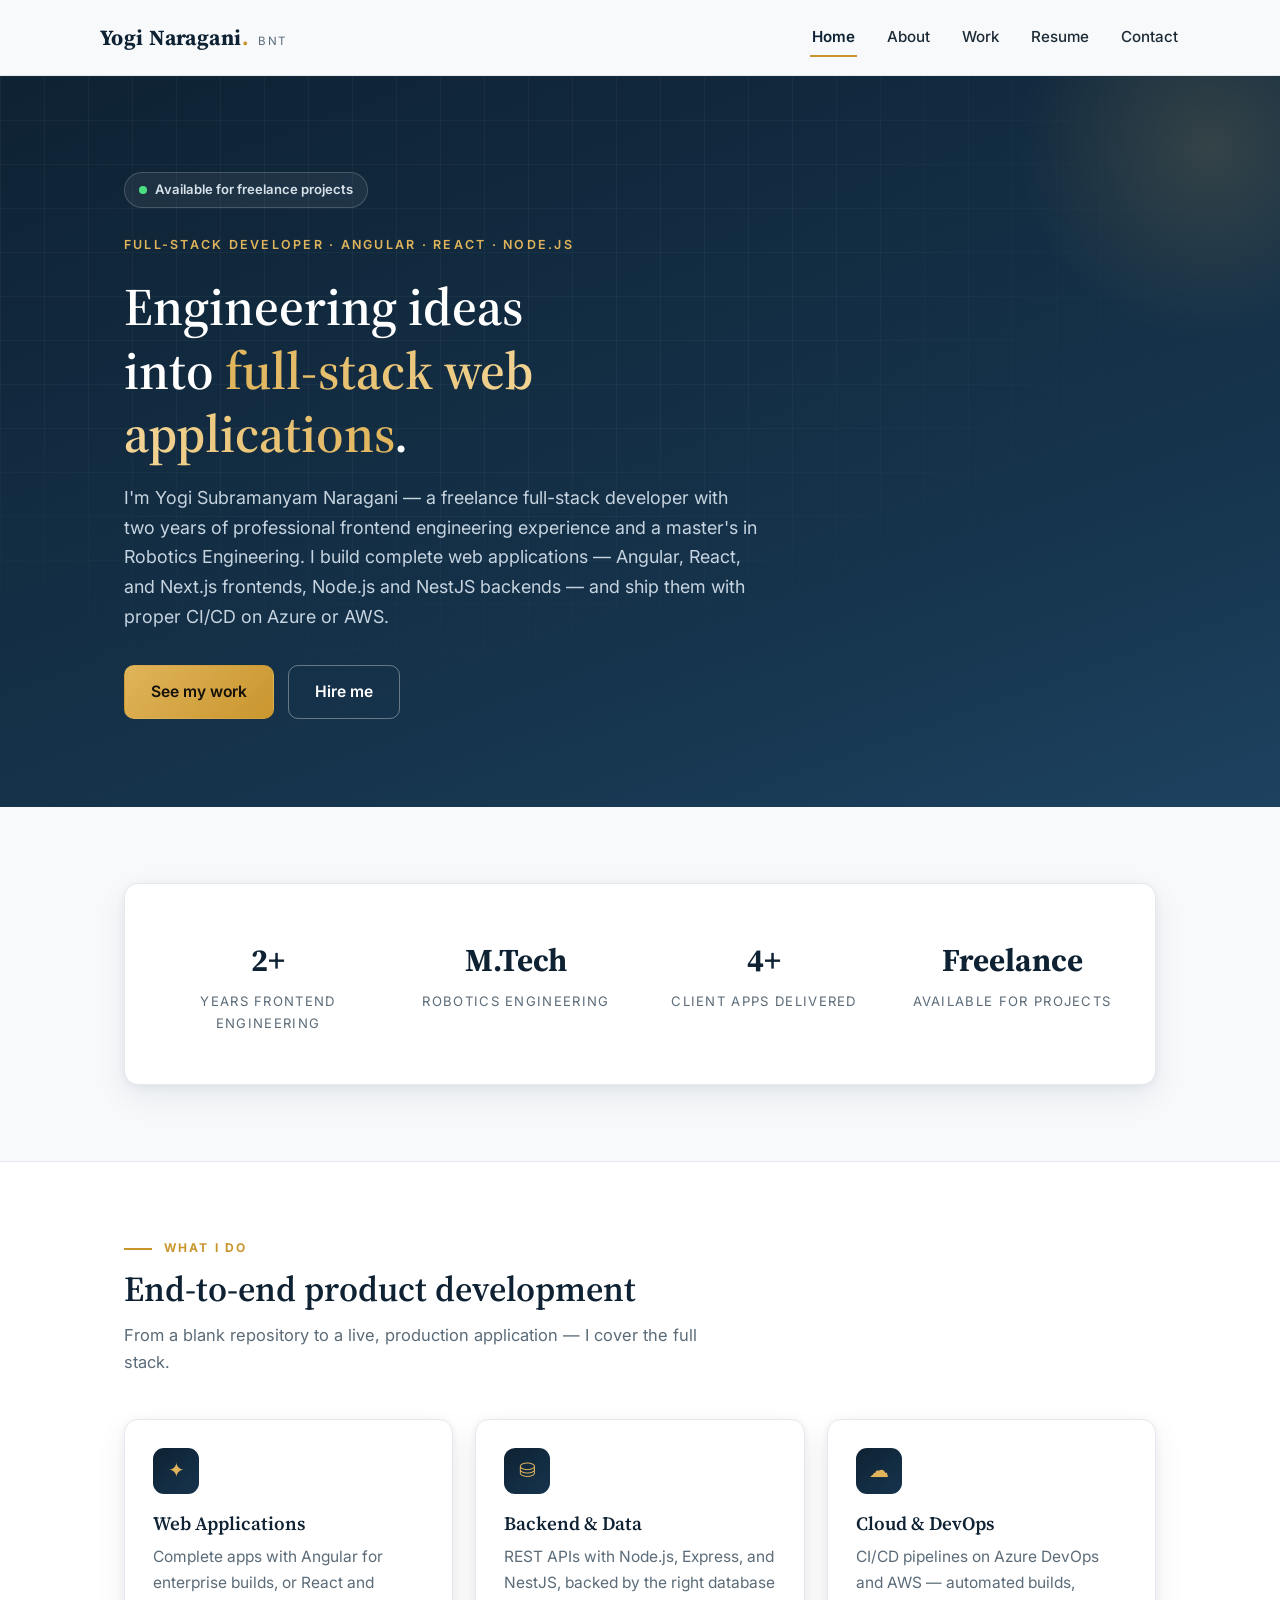
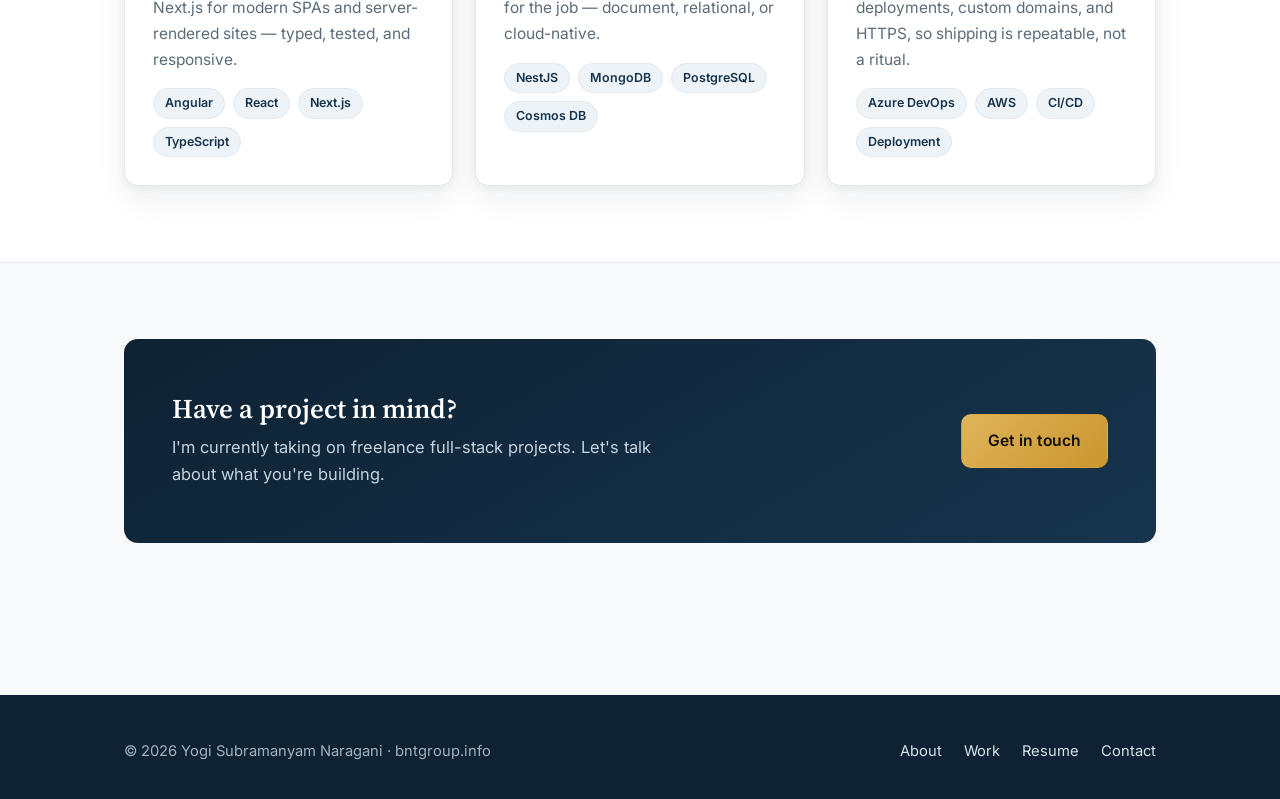
==== index.html @ a1e53da8 "chore: cache-bust asset links" ====
<!DOCTYPE html>
<html lang="en">
<head>
  <meta charset="UTF-8" />
  <meta name="viewport" content="width=device-width, initial-scale=1.0" />
  <title>Yogi Subramanyam Naragani — Full-Stack Developer | BNT</title>
  <meta name="description" content="Freelance full-stack developer building web applications with Angular, React, Next.js, Node.js, NestJS, MongoDB, PostgreSQL, and CI/CD on Azure DevOps & AWS." />
  <link rel="icon" href="data:image/svg+xml,%3Csvg xmlns='http://www.w3.org/2000/svg' viewBox='0 0 100 100'%3E%3Crect width='100' height='100' rx='20' fill='%230e2233'/%3E%3Ctext x='50' y='68' font-size='52' text-anchor='middle' fill='%23e0b45a' font-family='Georgia'%3EY%3C/text%3E%3C/svg%3E" />
  <link rel="preconnect" href="https://fonts.googleapis.com" />
  <link rel="preconnect" href="https://fonts.gstatic.com" crossorigin />
  <link href="https://fonts.googleapis.com/css2?family=Inter:wght@400;500;600;700&family=Source+Serif+4:wght@600;700&display=swap" rel="stylesheet" />
  <link rel="stylesheet" href="assets/styles.css?v=2" />
  <link rel="canonical" href="https://bntgroup.info/" />
  <meta name="robots" content="index, follow" />
  <meta name="author" content="Yogi Subramanyam Naragani" />
  <meta name="theme-color" content="#0e2233" />
  <meta property="og:type" content="website" />
  <meta property="og:site_name" content="Yogi Naragani — BNT" />
  <meta property="og:title" content="Yogi Subramanyam Naragani — Full-Stack Developer | BNT" />
  <meta property="og:description" content="Freelance full-stack developer building web applications with Angular, React, Next.js, Node.js, NestJS, MongoDB, PostgreSQL, and CI/CD on Azure DevOps & AWS." />
  <meta property="og:url" content="https://bntgroup.info/" />
  <meta property="og:image" content="https://bntgroup.info/assets/og.png" />
  <meta property="og:image:width" content="1200" />
  <meta property="og:image:height" content="630" />
  <meta property="og:image:alt" content="Yogi Subramanyam Naragani — Full-Stack Developer (Angular, React, Node.js)" />
  <meta name="twitter:card" content="summary_large_image" />
  <meta name="twitter:title" content="Yogi Subramanyam Naragani — Full-Stack Developer | BNT" />
  <meta name="twitter:description" content="Freelance full-stack developer building web applications with Angular, React, Next.js, Node.js, NestJS, MongoDB, PostgreSQL, and CI/CD on Azure DevOps & AWS." />
  <meta name="twitter:image" content="https://bntgroup.info/assets/og.png" />
  <script type="application/ld+json">
  {
    "@context": "https://schema.org",
    "@graph": [
      {
        "@type": "Person",
        "@id": "https://bntgroup.info/#person",
        "name": "Yogi Subramanyam Naragani",
        "url": "https://bntgroup.info/",
        "email": "mailto:yogisubramanyam@gmail.com",
        "jobTitle": "Freelance Full-Stack Developer",
        "description": "Freelance full-stack developer with an M.Tech in Robotics Engineering and two years of frontend engineering experience.",
        "knowsAbout": ["Angular", "React", "Next.js", "TypeScript", "Node.js", "Express", "NestJS", "MongoDB", "PostgreSQL", "Azure Cosmos DB", "Azure DevOps", "AWS", "CI/CD"]
      },
      {
        "@type": "WebSite",
        "@id": "https://bntgroup.info/#website",
        "url": "https://bntgroup.info/",
        "name": "Yogi Naragani — BNT",
        "publisher": { "@id": "https://bntgroup.info/#person" }
      }
    ]
  }
  </script>
</head>
<body>

  <header class="site-header">
    <div class="container header-inner">
      <a class="brand" href="index.html" aria-label="Home">
        <span class="mark">Yogi Naragani<span class="dot">.</span></span>
        <span class="sub">BNT</span>
      </a>
      <button class="nav-toggle" aria-expanded="false" aria-label="Toggle navigation">☰</button>
      <nav class="site-nav" aria-label="Main navigation">
        <a href="index.html" aria-current="page">Home</a>
        <a href="about.html">About</a>
        <a href="projects.html">Work</a>
        <a href="resume.html">Resume</a>
        <a href="contact.html">Contact</a>
      </nav>
    </div>
  </header>

  <section class="hero">
    <div class="container">
      <div><span class="badge"><span class="pulse" aria-hidden="true"></span>Available for freelance projects</span></div>
      <span class="kicker">Full-Stack Developer · Angular · React · Node.js</span>
      <h1>Engineering ideas into <span class="grad">full-stack web applications</span>.</h1>
      <p class="lede">
        I'm Yogi Subramanyam Naragani — a freelance full-stack developer with two years of
        professional frontend engineering experience and a master's in Robotics Engineering.
        I build complete web applications — Angular, React, and Next.js frontends, Node.js and
        NestJS backends — and ship them with proper CI/CD on Azure or AWS.
      </p>
      <div class="hero-actions">
        <a class="btn btn-primary" href="projects.html">See my work</a>
        <a class="btn btn-ghost" href="contact.html">Hire me</a>
      </div>
    </div>
  </section>

  <section class="section">
    <div class="container">
      <div class="stats card">
        <div class="stat"><div class="num">2+</div><div class="lbl">Years frontend engineering</div></div>
        <div class="stat"><div class="num">M.Tech</div><div class="lbl">Robotics Engineering</div></div>
        <div class="stat"><div class="num">4+</div><div class="lbl">Client apps delivered</div></div>
        <div class="stat"><div class="num">Freelance</div><div class="lbl">Available for projects</div></div>
      </div>
    </div>
  </section>

  <section class="section alt">
    <div class="container">
      <div class="section-head">
        <span class="kicker">What I do</span>
        <h2>End-to-end product development</h2>
        <p>From a blank repository to a live, production application — I cover the full stack.</p>
      </div>
      <div class="grid cols-3">
        <div class="card">
          <div class="icon">✦</div>
          <h3>Web Applications</h3>
          <p>Complete apps with Angular for enterprise builds, or React and Next.js for modern SPAs and server-rendered sites — typed, tested, and responsive.</p>
          <div class="tags"><span class="tag">Angular</span><span class="tag">React</span><span class="tag">Next.js</span><span class="tag">TypeScript</span></div>
        </div>
        <div class="card">
          <div class="icon">⛁</div>
          <h3>Backend &amp; Data</h3>
          <p>REST APIs with Node.js, Express, and NestJS, backed by the right database for the job — document, relational, or cloud-native.</p>
          <div class="tags"><span class="tag">NestJS</span><span class="tag">MongoDB</span><span class="tag">PostgreSQL</span><span class="tag">Cosmos DB</span></div>
        </div>
        <div class="card">
          <div class="icon">☁</div>
          <h3>Cloud &amp; DevOps</h3>
          <p>CI/CD pipelines on Azure DevOps and AWS — automated builds, deployments, custom domains, and HTTPS, so shipping is repeatable, not a ritual.</p>
          <div class="tags"><span class="tag">Azure DevOps</span><span class="tag">AWS</span><span class="tag">CI/CD</span><span class="tag">Deployment</span></div>
        </div>
      </div>
    </div>
  </section>

  <section class="section">
    <div class="container">
      <div class="cta-band">
        <div>
          <h2>Have a project in mind?</h2>
          <p>I'm currently taking on freelance full-stack projects. Let's talk about what you're building.</p>
        </div>
        <a class="btn btn-primary" href="contact.html">Get in touch</a>
      </div>
    </div>
  </section>

  <footer class="site-footer">
    <div class="container footer-inner">
      <span>© 2026 Yogi Subramanyam Naragani · bntgroup.info</span>
      <div class="footer-links">
        <a href="about.html">About</a>
        <a href="projects.html">Work</a>
        <a href="resume.html">Resume</a>
        <a href="contact.html">Contact</a>
      </div>
    </div>
  </footer>

  <script src="assets/site.js?v=2"></script>
</body>
</html>
---- assets/styles.css ----
/* ============ BNT Group / Yogi Naragani — Portfolio ============ */
:root {
  --navy: #0e2233;
  --navy-2: #16344d;
  --ink: #1d2b36;
  --muted: #5b6b78;
  --line: #e3e9ee;
  --bg: #f7f9fb;
  --card: #ffffff;
  --accent: #c9962e;
  --accent-2: #e0b45a;
  --radius: 14px;
  --shadow: 0 2px 8px rgba(14, 34, 51, 0.06), 0 12px 32px rgba(14, 34, 51, 0.07);
  --font-display: "Source Serif 4", Georgia, "Times New Roman", serif;
  --font-body: "Inter", -apple-system, BlinkMacSystemFont, "Segoe UI", Roboto, sans-serif;
}

* { margin: 0; padding: 0; box-sizing: border-box; }

html { scroll-behavior: smooth; }
@media (prefers-reduced-motion: reduce) {
  html { scroll-behavior: auto; }
  *, *::before, *::after { animation: none !important; transition: none !important; }
}

body {
  font-family: var(--font-body);
  color: var(--ink);
  background: var(--bg);
  line-height: 1.65;
  font-size: 16.5px;
  -webkit-font-smoothing: antialiased;
}

h1, h2, h3 { font-family: var(--font-display); color: var(--navy); line-height: 1.2; font-weight: 600; }

a { color: var(--navy-2); text-decoration: none; }
a:focus-visible, button:focus-visible {
  outline: 3px solid var(--accent);
  outline-offset: 3px;
  border-radius: 4px;
}

.container { max-width: 1080px; margin: 0 auto; padding: 0 24px; }

/* ---------- Header ---------- */
.site-header {
  position: sticky; top: 0; z-index: 50;
  background: rgba(247, 249, 251, 0.92);
  backdrop-filter: blur(8px);
  border-bottom: 1px solid var(--line);
}
.header-inner {
  display: flex; align-items: center; justify-content: space-between;
  padding: 18px 0;
}
.brand { display: flex; align-items: baseline; gap: 10px; }
.brand .mark {
  font-family: var(--font-display);
  font-size: 1.35rem; font-weight: 700; color: var(--navy);
  letter-spacing: 0.02em;
}
.brand .mark .dot { color: var(--accent); }
.brand .sub {
  font-size: 0.72rem; text-transform: uppercase; letter-spacing: 0.14em;
  color: var(--muted);
}
.site-nav { display: flex; gap: 28px; align-items: center; }
.site-nav a {
  font-size: 0.95rem; font-weight: 500; color: var(--ink);
  padding: 6px 2px; border-bottom: 2px solid transparent;
}
.site-nav a:hover { color: var(--navy); border-bottom-color: var(--accent-2); }
.site-nav a[aria-current="page"] { color: var(--navy); border-bottom-color: var(--accent); font-weight: 600; }
.nav-toggle {
  display: none; background: none; border: 1px solid var(--line);
  border-radius: 8px; padding: 8px 12px; font-size: 1.1rem; cursor: pointer; color: var(--navy);
}

/* ---------- Hero ---------- */
.hero {
  background: linear-gradient(160deg, var(--navy) 0%, var(--navy-2) 70%, #1d4260 100%);
  color: #eaf1f7;
  padding: 96px 0 88px;
  position: relative;
  overflow: hidden;
}
.hero::after {
  content: "";
  position: absolute; right: -140px; top: -140px;
  width: 420px; height: 420px; border-radius: 50%;
  background: radial-gradient(circle, rgba(224, 180, 90, 0.16), transparent 65%);
}
.hero::before {
  content: "";
  position: absolute; inset: 0;
  background-image:
    linear-gradient(rgba(255, 255, 255, 0.035) 1px, transparent 1px),
    linear-gradient(90deg, rgba(255, 255, 255, 0.035) 1px, transparent 1px);
  background-size: 44px 44px;
  mask-image: radial-gradient(ellipse 90% 90% at 30% 20%, black 40%, transparent 75%);
  -webkit-mask-image: radial-gradient(ellipse 90% 90% at 30% 20%, black 40%, transparent 75%);
  pointer-events: none;
}
.hero .container { position: relative; z-index: 1; }
.grad {
  background: linear-gradient(92deg, #e0b45a 0%, #f2d494 55%, #e0b45a 100%);
  -webkit-background-clip: text; background-clip: text;
  -webkit-text-fill-color: transparent; color: transparent;
}
.badge {
  display: inline-flex; align-items: center; gap: 8px;
  font-size: 0.82rem; font-weight: 600; color: #d7e2ea;
  border: 1px solid rgba(255, 255, 255, 0.18);
  background: rgba(255, 255, 255, 0.06);
  padding: 6px 14px; border-radius: 999px; margin-bottom: 22px;
}
.badge .pulse {
  width: 8px; height: 8px; border-radius: 50%; background: #4ade80;
  box-shadow: 0 0 0 0 rgba(74, 222, 128, 0.6);
  animation: pulse 2s infinite;
}
@keyframes pulse {
  0% { box-shadow: 0 0 0 0 rgba(74, 222, 128, 0.5); }
  70% { box-shadow: 0 0 0 8px rgba(74, 222, 128, 0); }
  100% { box-shadow: 0 0 0 0 rgba(74, 222, 128, 0); }
}
.hero h1 {
  color: #ffffff; font-size: clamp(2.1rem, 5vw, 3.3rem);
  max-width: 17ch; margin-bottom: 18px;
}
.hero .kicker {
  display: inline-block; font-size: 0.78rem; letter-spacing: 0.18em;
  text-transform: uppercase; color: var(--accent-2);
  margin-bottom: 20px; font-weight: 600;
}
.hero p.lede { max-width: 58ch; font-size: 1.12rem; color: #c6d4e0; margin-bottom: 34px; }
.hero-actions { display: flex; gap: 14px; flex-wrap: wrap; }

.btn {
  display: inline-block; padding: 13px 26px; border-radius: 10px;
  font-weight: 600; font-size: 0.98rem; border: 1px solid transparent;
  transition: transform 0.15s ease, box-shadow 0.15s ease;
}
.btn:hover { transform: translateY(-2px); }
.btn-primary { background: linear-gradient(135deg, var(--accent-2), var(--accent)); color: #14100a; }
.btn-primary:hover { background: linear-gradient(135deg, #f0d090, var(--accent-2)); box-shadow: 0 8px 20px rgba(201, 150, 46, 0.35); }
.btn-ghost { border-color: rgba(255, 255, 255, 0.35); color: #ffffff; }
.btn-ghost:hover { border-color: #ffffff; background: rgba(255, 255, 255, 0.07); }
.btn-dark { background: var(--navy); color: #ffffff; }
.btn-dark:hover { background: var(--navy-2); box-shadow: 0 8px 20px rgba(14, 34, 51, 0.3); }

/* ---------- Sections ---------- */
.section { padding: 76px 0; }
.section.alt { background: #ffffff; border-top: 1px solid var(--line); border-bottom: 1px solid var(--line); }
.section-head { margin-bottom: 42px; max-width: 62ch; }
.section-head .kicker {
  font-size: 0.75rem; letter-spacing: 0.18em; text-transform: uppercase;
  color: var(--accent); font-weight: 700; display: block; margin-bottom: 10px;
}
.section-head .kicker::before {
  content: ""; display: inline-block; width: 28px; height: 2px;
  background: var(--accent); margin-right: 12px; vertical-align: middle;
}

/* ---------- Scroll reveal ---------- */
.will-reveal { opacity: 0; transform: translateY(20px); transition: opacity 0.6s ease, transform 0.6s ease; }
.will-reveal.revealed { opacity: 1; transform: none; }
@media (prefers-reduced-motion: reduce) {
  .will-reveal { opacity: 1; transform: none; }
}
.section-head h2 { font-size: clamp(1.6rem, 3.4vw, 2.2rem); margin-bottom: 12px; }
.section-head p { color: var(--muted); }

/* ---------- Cards ---------- */
.grid { display: grid; gap: 22px; }
.grid.cols-3 { grid-template-columns: repeat(3, 1fr); }
.grid.cols-2 { grid-template-columns: repeat(2, 1fr); }

.card {
  background: var(--card); border: 1px solid var(--line); border-radius: var(--radius);
  padding: 28px; box-shadow: var(--shadow);
  transition: transform 0.25s ease, box-shadow 0.25s ease, border-color 0.25s ease;
}
.card:hover {
  transform: translateY(-4px);
  border-color: #dcc79a;
  box-shadow: 0 6px 16px rgba(14, 34, 51, 0.08), 0 22px 48px rgba(14, 34, 51, 0.12);
}
.card h3 { font-size: 1.18rem; margin-bottom: 10px; }
.card p { color: var(--muted); font-size: 0.97rem; }
.card .icon {
  width: 46px; height: 46px; border-radius: 11px;
  background: linear-gradient(140deg, var(--navy), var(--navy-2));
  color: var(--accent-2); display: flex; align-items: center; justify-content: center;
  font-size: 1.25rem; margin-bottom: 18px;
}

.tags { display: flex; flex-wrap: wrap; gap: 8px; margin-top: 16px; }
.tag {
  font-size: 0.78rem; font-weight: 600; padding: 4px 11px; border-radius: 999px;
  background: #eef3f7; color: var(--navy-2); border: 1px solid var(--line);
}

/* ---------- Stats strip ---------- */
.stats { display: grid; grid-template-columns: repeat(4, 1fr); gap: 18px; }
.stat { text-align: center; padding: 22px 10px; }
.stat .num { font-family: var(--font-display); font-size: 2rem; font-weight: 700; color: var(--navy); }
.stat .lbl { font-size: 0.82rem; text-transform: uppercase; letter-spacing: 0.1em; color: var(--muted); margin-top: 4px; }

/* ---------- Timeline (resume) ---------- */
.timeline { position: relative; padding-left: 30px; }
.timeline::before {
  content: ""; position: absolute; left: 8px; top: 6px; bottom: 6px;
  width: 2px; background: var(--line);
}
.tl-item { position: relative; padding-bottom: 38px; }
.tl-item:last-child { padding-bottom: 0; }
.tl-item::before {
  content: ""; position: absolute; left: -28px; top: 7px;
  width: 14px; height: 14px; border-radius: 50%;
  background: var(--accent); border: 3px solid var(--bg);
  box-shadow: 0 0 0 2px var(--accent);
}
.tl-item .when {
  font-size: 0.8rem; font-weight: 700; text-transform: uppercase;
  letter-spacing: 0.1em; color: var(--accent); margin-bottom: 4px;
}
.tl-item h3 { font-size: 1.15rem; }
.tl-item .where { color: var(--navy-2); font-weight: 600; font-size: 0.95rem; margin-bottom: 8px; }
.tl-item p { color: var(--muted); font-size: 0.96rem; max-width: 64ch; }

/* ---------- Skill bars ---------- */
.skill-groups { display: grid; grid-template-columns: repeat(2, 1fr); gap: 22px; }
.skill-list { list-style: none; }
.skill-list li {
  display: flex; align-items: center; gap: 10px;
  padding: 9px 0; border-bottom: 1px dashed var(--line);
  font-size: 0.97rem;
}
.skill-list li:last-child { border-bottom: none; }
.skill-list li::before { content: "▸"; color: var(--accent); font-size: 0.85rem; }

/* ---------- Contact ---------- */
.contact-card { display: flex; flex-direction: column; gap: 8px; }
.contact-card .label {
  font-size: 0.75rem; text-transform: uppercase; letter-spacing: 0.14em;
  color: var(--muted); font-weight: 700;
}
.contact-card .value { font-size: 1.05rem; font-weight: 600; color: var(--navy); word-break: break-word; }

/* ---------- CTA band ---------- */
.cta-band {
  background: linear-gradient(150deg, var(--navy), var(--navy-2));
  border-radius: var(--radius);
  color: #ffffff; padding: 54px 48px;
  display: flex; align-items: center; justify-content: space-between;
  gap: 28px; flex-wrap: wrap;
}
.cta-band h2 { color: #ffffff; font-size: 1.7rem; max-width: 26ch; }
.cta-band p { color: #c6d4e0; margin-top: 8px; max-width: 48ch; }

/* ---------- Footer ---------- */
.site-footer {
  background: var(--navy); color: #9fb3c2;
  padding: 44px 0 36px; margin-top: 76px; font-size: 0.92rem;
}
.footer-inner { display: flex; justify-content: space-between; align-items: center; gap: 20px; flex-wrap: wrap; }
.site-footer a { color: #d7e2ea; }
.site-footer a:hover { color: var(--accent-2); }
.footer-links { display: flex; gap: 22px; }

/* ---------- Page hero (inner pages) ---------- */
.page-hero {
  background: linear-gradient(160deg, var(--navy), var(--navy-2));
  color: #ffffff; padding: 64px 0 56px;
}
.page-hero h1 { color: #ffffff; font-size: clamp(1.9rem, 4vw, 2.7rem); }
.page-hero p { color: #c6d4e0; max-width: 60ch; margin-top: 12px; font-size: 1.05rem; }

/* ---------- Responsive ---------- */
@media (max-width: 880px) {
  .grid.cols-3 { grid-template-columns: 1fr 1fr; }
  .stats { grid-template-columns: repeat(2, 1fr); }
  .skill-groups { grid-template-columns: 1fr; }
}
@media (max-width: 640px) {
  .grid.cols-3, .grid.cols-2 { grid-template-columns: 1fr; }
  .nav-toggle { display: block; }
  .site-nav {
    display: none; position: absolute; top: 100%; left: 0; right: 0;
    flex-direction: column; gap: 0; background: #ffffff;
    border-bottom: 1px solid var(--line); padding: 8px 24px 16px;
    box-shadow: var(--shadow);
  }
  .site-nav.open { display: flex; }
  .site-nav a { padding: 12px 0; width: 100%; border-bottom: 1px solid var(--line); }
  .site-nav a:last-child { border-bottom: none; }
  .hero { padding: 68px 0 62px; }
  .cta-band { padding: 38px 28px; }
}
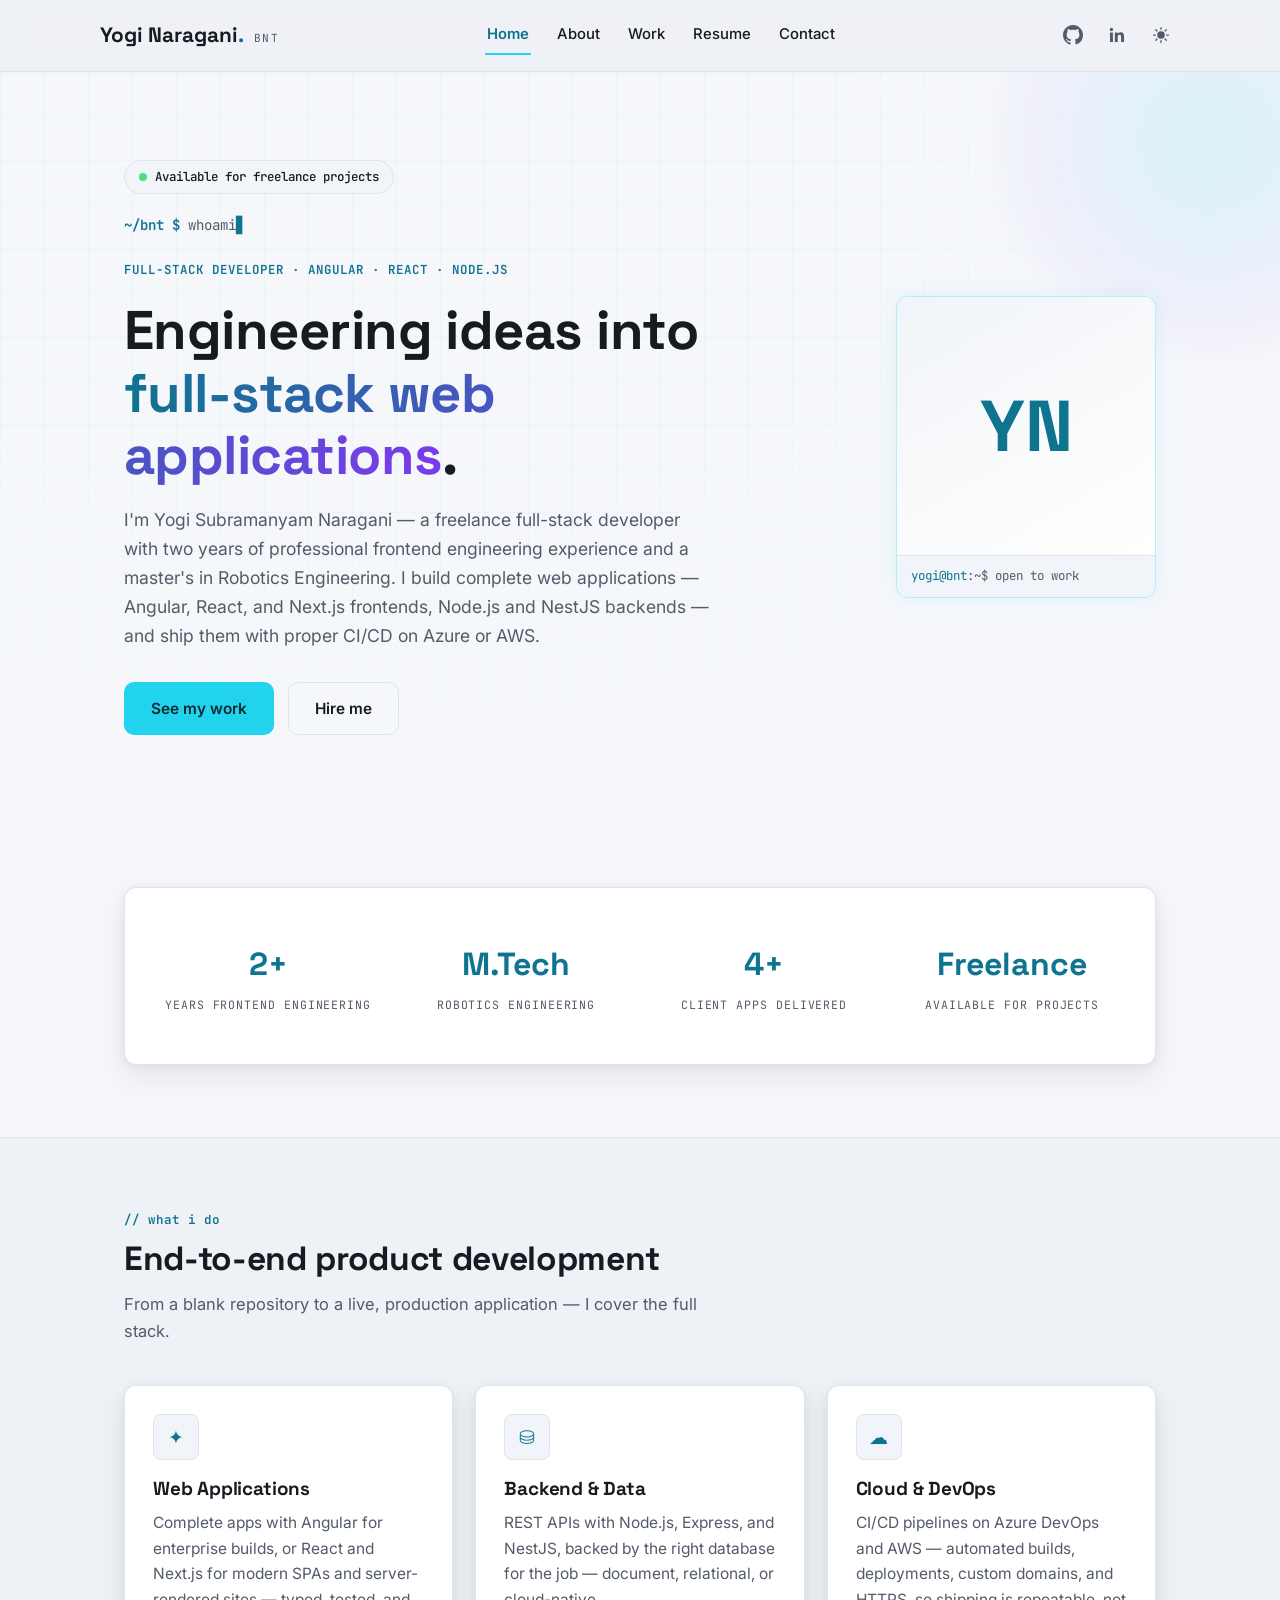
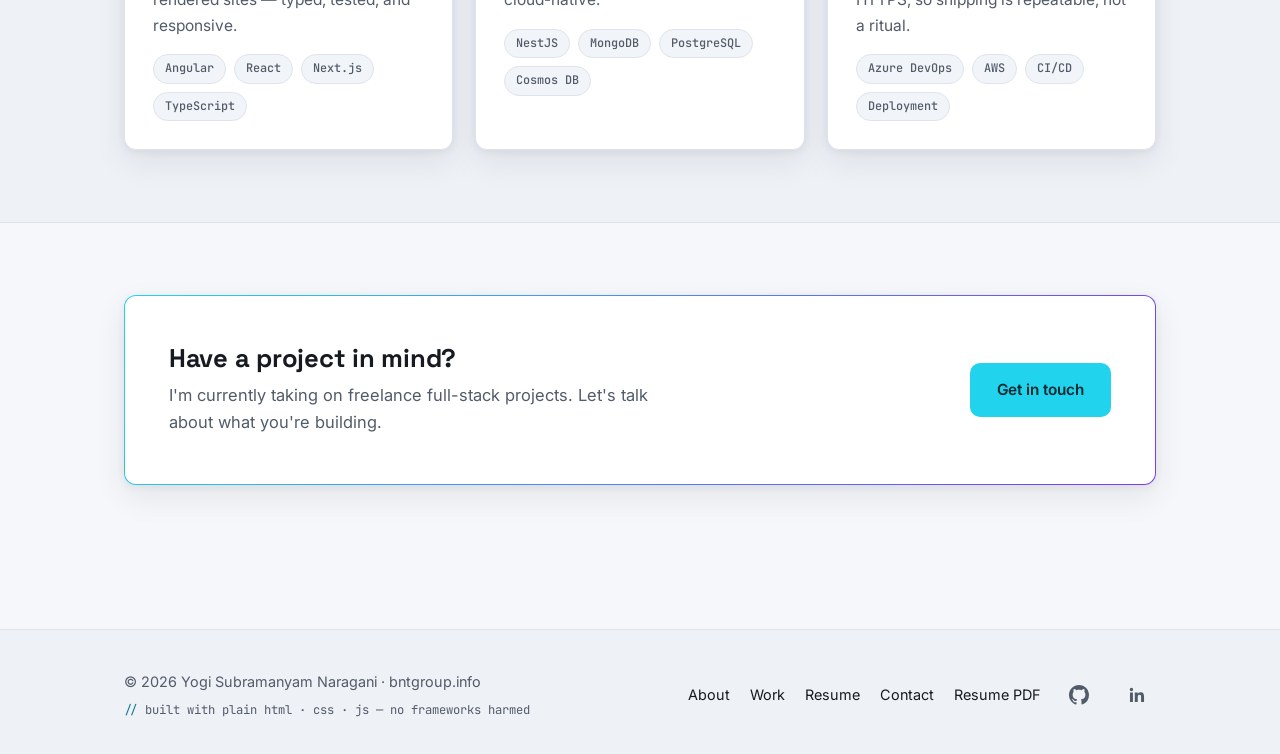
==== commit 65cd82b4: "feat!: dark-developer redesign — dark/light themes, terminal UI details, contact form, avatar+social" ====
--- a/index.html
+++ b/index.html
@@ -5,15 +5,26 @@
   <meta name="viewport" content="width=device-width, initial-scale=1.0" />
   <title>Yogi Subramanyam Naragani — Full-Stack Developer | BNT</title>
   <meta name="description" content="Freelance full-stack developer building web applications with Angular, React, Next.js, Node.js, NestJS, MongoDB, PostgreSQL, and CI/CD on Azure DevOps & AWS." />
-  <link rel="icon" href="data:image/svg+xml,%3Csvg xmlns='http://www.w3.org/2000/svg' viewBox='0 0 100 100'%3E%3Crect width='100' height='100' rx='20' fill='%230e2233'/%3E%3Ctext x='50' y='68' font-size='52' text-anchor='middle' fill='%23e0b45a' font-family='Georgia'%3EY%3C/text%3E%3C/svg%3E" />
+  <link rel="icon" href="data:image/svg+xml,%3Csvg xmlns='http://www.w3.org/2000/svg' viewBox='0 0 100 100'%3E%3Crect width='100' height='100' rx='20' fill='%230f1115'/%3E%3Ctext x='50' y='68' font-size='52' text-anchor='middle' fill='%2322d3ee' font-family='monospace' font-weight='bold'%3EY%3C/text%3E%3C/svg%3E" />
   <link rel="preconnect" href="https://fonts.googleapis.com" />
   <link rel="preconnect" href="https://fonts.gstatic.com" crossorigin />
-  <link href="https://fonts.googleapis.com/css2?family=Inter:wght@400;500;600;700&family=Source+Serif+4:wght@600;700&display=swap" rel="stylesheet" />
-  <link rel="stylesheet" href="assets/styles.css?v=2" />
+  <link href="https://fonts.googleapis.com/css2?family=Inter:wght@400;500;600&family=JetBrains+Mono:wght@400;600&family=Space+Grotesk:wght@500;700&display=swap" rel="stylesheet" />
+  <script>
+  (function () {
+    var t;
+    try { t = localStorage.getItem("theme"); } catch (e) {}
+    if (t !== "light" && t !== "dark") {
+      t = window.matchMedia && window.matchMedia("(prefers-color-scheme: light)").matches ? "light" : "dark";
+    }
+    document.documentElement.setAttribute("data-theme", t);
+  })();
+  </script>
+  <link rel="stylesheet" href="assets/styles.css?v=5" />
   <link rel="canonical" href="https://bntgroup.info/" />
   <meta name="robots" content="index, follow" />
   <meta name="author" content="Yogi Subramanyam Naragani" />
-  <meta name="theme-color" content="#0e2233" />
+  <meta name="theme-color" content="#0f1115" media="(prefers-color-scheme: dark)" />
+  <meta name="theme-color" content="#f5f7fa" media="(prefers-color-scheme: light)" />
   <meta property="og:type" content="website" />
   <meta property="og:site_name" content="Yogi Naragani — BNT" />
   <meta property="og:title" content="Yogi Subramanyam Naragani — Full-Stack Developer | BNT" />
@@ -68,23 +79,41 @@
         <a href="resume.html">Resume</a>
         <a href="contact.html">Contact</a>
       </nav>
+      <div class="header-right">
+        <!-- TODO: replace YOUR_GITHUB with real profile -->
+        <a class="icon-link" href="https://github.com/YOUR_GITHUB" aria-label="GitHub profile"><svg viewBox="0 0 16 16" aria-hidden="true"><path d="M8 0C3.58 0 0 3.58 0 8c0 3.54 2.29 6.53 5.47 7.59.4.07.55-.17.55-.38 0-.19-.01-.82-.01-1.49-2.01.37-2.53-.49-2.69-.94-.09-.23-.48-.94-.82-1.13-.28-.15-.68-.52-.01-.53.63-.01 1.08.58 1.23.82.72 1.21 1.87.87 2.33.66.07-.52.28-.87.51-1.07-1.78-.2-3.64-.89-3.64-3.95 0-.87.31-1.59.82-2.15-.08-.2-.36-1.02.08-2.12 0 0 .67-.21 2.2.82.64-.18 1.32-.27 2-.27s1.36.09 2 .27c1.53-1.04 2.2-.82 2.2-.82.44 1.1.16 1.92.08 2.12.51.56.82 1.27.82 2.15 0 3.07-1.87 3.75-3.65 3.95.29.25.54.73.54 1.48 0 1.07-.01 1.93-.01 2.2 0 .21.15.46.55.38A8.01 8.01 0 0 0 16 8c0-4.42-3.58-8-8-8z"/></svg></a>
+        <!-- TODO: replace YOUR_LINKEDIN with real profile -->
+        <a class="icon-link" href="https://www.linkedin.com/in/YOUR_LINKEDIN" aria-label="LinkedIn profile"><svg viewBox="0 0 24 24" aria-hidden="true"><path d="M20.45 20.45h-3.55v-5.57c0-1.33-.03-3.04-1.85-3.04-1.86 0-2.14 1.45-2.14 2.94v5.67H9.35V9h3.41v1.56h.05c.48-.9 1.64-1.85 3.37-1.85 3.6 0 4.27 2.37 4.27 5.46v6.28zM5.34 7.43a2.06 2.06 0 1 1 0-4.12 2.06 2.06 0 0 1 0 4.12zM7.12 20.45H3.56V9h3.56v11.45z"/></svg></a>
+        <button class="theme-toggle" aria-label="Switch theme"><svg class="sun" viewBox="0 0 24 24" aria-hidden="true"><path d="M12 2.25a.75.75 0 0 1 .75.75v2.25a.75.75 0 0 1-1.5 0V3a.75.75 0 0 1 .75-.75zM7.5 12a4.5 4.5 0 1 1 9 0 4.5 4.5 0 0 1-9 0zM18.9 6.16a.75.75 0 0 0-1.06-1.06l-1.59 1.59a.75.75 0 1 0 1.06 1.06l1.59-1.59zM21.75 12a.75.75 0 0 1-.75.75h-2.25a.75.75 0 0 1 0-1.5H21a.75.75 0 0 1 .75.75zM17.84 18.9a.75.75 0 0 0 1.06-1.06l-1.59-1.59a.75.75 0 1 0-1.06 1.06l1.59 1.59zM12 18a.75.75 0 0 1 .75.75V21a.75.75 0 0 1-1.5 0v-2.25A.75.75 0 0 1 12 18zM7.76 17.25a.75.75 0 0 0-1.06-1.06L5.1 17.78a.75.75 0 0 0 1.06 1.06l1.6-1.59zM6 12a.75.75 0 0 1-.75.75H3a.75.75 0 0 1 0-1.5h2.25A.75.75 0 0 1 6 12zM6.16 5.1a.75.75 0 0 0-1.06 1.06l1.59 1.59a.75.75 0 0 0 1.06-1.06L6.16 5.1z"/></svg><svg class="moon" viewBox="0 0 24 24" aria-hidden="true"><path d="M21.75 14.01A9.72 9.72 0 0 1 12.28 21a9.75 9.75 0 0 1-2.3-19.23.75.75 0 0 1 .85 1.03 7.5 7.5 0 0 0 9.9 9.9.75.75 0 0 1 1.02.86 9.6 9.6 0 0 1-.0.45z"/></svg></button>
+      </div>
     </div>
   </header>
 
   <section class="hero">
     <div class="container">
-      <div><span class="badge"><span class="pulse" aria-hidden="true"></span>Available for freelance projects</span></div>
-      <span class="kicker">Full-Stack Developer · Angular · React · Node.js</span>
-      <h1>Engineering ideas into <span class="grad">full-stack web applications</span>.</h1>
-      <p class="lede">
-        I'm Yogi Subramanyam Naragani — a freelance full-stack developer with two years of
-        professional frontend engineering experience and a master's in Robotics Engineering.
-        I build complete web applications — Angular, React, and Next.js frontends, Node.js and
-        NestJS backends — and ship them with proper CI/CD on Azure or AWS.
-      </p>
-      <div class="hero-actions">
-        <a class="btn btn-primary" href="projects.html">See my work</a>
-        <a class="btn btn-ghost" href="contact.html">Hire me</a>
+      <div class="hero-grid">
+        <div>
+          <div><span class="badge"><span class="pulse" aria-hidden="true"></span>Available for freelance projects</span></div>
+          <p class="term-line"><span class="prompt">~/bnt $</span> whoami<span class="term-cursor">▊</span></p>
+          <span class="kicker">Full-Stack Developer · Angular · React · Node.js</span>
+          <h1>Engineering ideas into <span class="grad">full-stack web applications</span>.</h1>
+          <p class="lede">
+            I'm Yogi Subramanyam Naragani — a freelance full-stack developer with two years of
+            professional frontend engineering experience and a master's in Robotics Engineering.
+            I build complete web applications — Angular, React, and Next.js frontends, Node.js and
+            NestJS backends — and ship them with proper CI/CD on Azure or AWS.
+          </p>
+          <div class="hero-actions">
+            <a class="btn btn-primary" href="projects.html">See my work</a>
+            <a class="btn btn-ghost" href="contact.html">Hire me</a>
+          </div>
+        </div>
+        <div class="avatar-frame">
+          <div class="avatar-ph" aria-hidden="true">YN</div>
+          <!-- TODO: replace the placeholder above with your photo:
+          <img src="assets/photo.jpg" alt="Yogi Subramanyam Naragani" /> -->
+          <div class="avatar-cap"><span class="prompt">yogi@bnt</span>:~$ open to work</div>
+        </div>
       </div>
     </div>
   </section>
@@ -144,16 +173,22 @@
 
   <footer class="site-footer">
     <div class="container footer-inner">
-      <span>© 2026 Yogi Subramanyam Naragani · bntgroup.info</span>
+      <div class="footer-left">
+        <span>© 2026 Yogi Subramanyam Naragani · bntgroup.info</span>
+        <span class="footer-note">built with plain html · css · js — no frameworks harmed</span>
+      </div>
       <div class="footer-links">
         <a href="about.html">About</a>
         <a href="projects.html">Work</a>
         <a href="resume.html">Resume</a>
         <a href="contact.html">Contact</a>
+        <a href="assets/Yogi-Naragani-Resume.pdf" download>Resume PDF</a>
+        <a class="icon-link" href="https://github.com/YOUR_GITHUB" aria-label="GitHub profile"><svg viewBox="0 0 16 16" aria-hidden="true"><path d="M8 0C3.58 0 0 3.58 0 8c0 3.54 2.29 6.53 5.47 7.59.4.07.55-.17.55-.38 0-.19-.01-.82-.01-1.49-2.01.37-2.53-.49-2.69-.94-.09-.23-.48-.94-.82-1.13-.28-.15-.68-.52-.01-.53.63-.01 1.08.58 1.23.82.72 1.21 1.87.87 2.33.66.07-.52.28-.87.51-1.07-1.78-.2-3.64-.89-3.64-3.95 0-.87.31-1.59.82-2.15-.08-.2-.36-1.02.08-2.12 0 0 .67-.21 2.2.82.64-.18 1.32-.27 2-.27s1.36.09 2 .27c1.53-1.04 2.2-.82 2.2-.82.44 1.1.16 1.92.08 2.12.51.56.82 1.27.82 2.15 0 3.07-1.87 3.75-3.65 3.95.29.25.54.73.54 1.48 0 1.07-.01 1.93-.01 2.2 0 .21.15.46.55.38A8.01 8.01 0 0 0 16 8c0-4.42-3.58-8-8-8z"/></svg></a>
+        <a class="icon-link" href="https://www.linkedin.com/in/YOUR_LINKEDIN" aria-label="LinkedIn profile"><svg viewBox="0 0 24 24" aria-hidden="true"><path d="M20.45 20.45h-3.55v-5.57c0-1.33-.03-3.04-1.85-3.04-1.86 0-2.14 1.45-2.14 2.94v5.67H9.35V9h3.41v1.56h.05c.48-.9 1.64-1.85 3.37-1.85 3.6 0 4.27 2.37 4.27 5.46v6.28zM5.34 7.43a2.06 2.06 0 1 1 0-4.12 2.06 2.06 0 0 1 0 4.12zM7.12 20.45H3.56V9h3.56v11.45z"/></svg></a>
       </div>
     </div>
   </footer>
 
-  <script src="assets/site.js?v=2"></script>
+  <script src="assets/site.js?v=5"></script>
 </body>
 </html>
--- a/assets/styles.css
+++ b/assets/styles.css
@@ -1,18 +1,48 @@
-/* ============ BNT Group / Yogi Naragani — Portfolio ============ */
+/* ============ Yogi Naragani / BNT — Dark Developer Portfolio ============ */
+
 :root {
-  --navy: #0e2233;
-  --navy-2: #16344d;
-  --ink: #1d2b36;
-  --muted: #5b6b78;
-  --line: #e3e9ee;
-  --bg: #f7f9fb;
+  color-scheme: dark;
+  --bg: #0f1115;
+  --bg-2: #13161c;
+  --card: #161a22;
+  --card-2: #1b2029;
+  --line: #262c38;
+  --ink: #e6e9ef;
+  --muted: #9aa4b4;
+  --accent: #22d3ee;
+  --accent-ink: #22d3ee;
+  --accent-2: #a78bfa;
+  --accent-rgb: 34, 211, 238;
+  --ok: #4ade80;
+  --ok-ink: #4ade80;
+  --err-ink: #f87171;
+  --btn-ink: #062a30;
+  --radius: 12px;
+  --radius-sm: 8px;
+  --shadow: 0 2px 8px rgba(0, 0, 0, 0.35), 0 16px 40px rgba(0, 0, 0, 0.35);
+  --glow: 0 0 0 1px rgba(var(--accent-rgb), 0.35), 0 0 24px rgba(var(--accent-rgb), 0.12);
+  --glow-soft: 0 0 18px rgba(var(--accent-rgb), 0.10);
+  --font-display: "Space Grotesk", "Inter", sans-serif;
+  --font-body: "Inter", -apple-system, BlinkMacSystemFont, "Segoe UI", Roboto, sans-serif;
+  --font-mono: "JetBrains Mono", "SFMono-Regular", Consolas, monospace;
+  --fs-h1: clamp(2.2rem, 5vw, 3.4rem);
+  --fs-h2: clamp(1.5rem, 3.2vw, 2.1rem);
+}
+
+[data-theme="light"] {
+  color-scheme: light;
+  --bg: #f5f7fa;
+  --bg-2: #eef1f6;
   --card: #ffffff;
-  --accent: #c9962e;
-  --accent-2: #e0b45a;
-  --radius: 14px;
-  --shadow: 0 2px 8px rgba(14, 34, 51, 0.06), 0 12px 32px rgba(14, 34, 51, 0.07);
-  --font-display: "Source Serif 4", Georgia, "Times New Roman", serif;
-  --font-body: "Inter", -apple-system, BlinkMacSystemFont, "Segoe UI", Roboto, sans-serif;
+  --card-2: #f1f4f8;
+  --line: #dfe4ec;
+  --ink: #171a20;
+  --muted: #525b69;
+  --accent-ink: #0e7490;
+  --accent-2: #7c3aed;
+  --ok-ink: #15803d;
+  --err-ink: #b91c1c;
+  --shadow: 0 2px 8px rgba(23, 26, 32, 0.06), 0 12px 32px rgba(23, 26, 32, 0.08);
 }
 
 * { margin: 0; padding: 0; box-sizing: border-box; }
@@ -32,91 +62,109 @@
   -webkit-font-smoothing: antialiased;
 }
 
-h1, h2, h3 { font-family: var(--font-display); color: var(--navy); line-height: 1.2; font-weight: 600; }
-
-a { color: var(--navy-2); text-decoration: none; }
-a:focus-visible, button:focus-visible {
-  outline: 3px solid var(--accent);
+h1, h2, h3 { font-family: var(--font-display); color: var(--ink); line-height: 1.15; font-weight: 700; letter-spacing: -0.01em; }
+
+a { color: var(--accent-ink); text-decoration: none; }
+a:focus-visible, button:focus-visible, input:focus-visible, textarea:focus-visible {
+  outline: 3px solid var(--accent-ink);
   outline-offset: 3px;
   border-radius: 4px;
 }
 
 .container { max-width: 1080px; margin: 0 auto; padding: 0 24px; }
+
+/* ---------- Terminal bits ---------- */
+.term-line {
+  font-family: var(--font-mono);
+  font-size: 0.88rem;
+  color: var(--muted);
+  margin-bottom: 18px;
+}
+.term-line .prompt { color: var(--accent-ink); font-weight: 600; }
+.term-cursor { display: inline-block; color: var(--accent-ink); animation: blink 1.1s steps(2, start) infinite; }
+@keyframes blink { to { visibility: hidden; } }
 
 /* ---------- Header ---------- */
 .site-header {
   position: sticky; top: 0; z-index: 50;
-  background: rgba(247, 249, 251, 0.92);
-  backdrop-filter: blur(8px);
+  background: color-mix(in srgb, var(--bg-2) 88%, transparent);
+  backdrop-filter: blur(10px);
   border-bottom: 1px solid var(--line);
 }
-.header-inner {
-  display: flex; align-items: center; justify-content: space-between;
-  padding: 18px 0;
-}
+@supports not (background: color-mix(in srgb, red 50%, blue)) {
+  .site-header { background: var(--bg-2); }
+}
+.header-inner { display: flex; align-items: center; justify-content: space-between; padding: 16px 0; gap: 16px; }
 .brand { display: flex; align-items: baseline; gap: 10px; }
-.brand .mark {
-  font-family: var(--font-display);
-  font-size: 1.35rem; font-weight: 700; color: var(--navy);
-  letter-spacing: 0.02em;
-}
-.brand .mark .dot { color: var(--accent); }
-.brand .sub {
-  font-size: 0.72rem; text-transform: uppercase; letter-spacing: 0.14em;
-  color: var(--muted);
-}
-.site-nav { display: flex; gap: 28px; align-items: center; }
-.site-nav a {
-  font-size: 0.95rem; font-weight: 500; color: var(--ink);
-  padding: 6px 2px; border-bottom: 2px solid transparent;
-}
-.site-nav a:hover { color: var(--navy); border-bottom-color: var(--accent-2); }
-.site-nav a[aria-current="page"] { color: var(--navy); border-bottom-color: var(--accent); font-weight: 600; }
+.brand .mark { font-family: var(--font-display); font-size: 1.3rem; font-weight: 700; color: var(--ink); }
+.brand .mark .dot { color: var(--accent-ink); }
+.brand .sub { font-family: var(--font-mono); font-size: 0.7rem; letter-spacing: 0.12em; color: var(--muted); }
+.header-right { display: flex; align-items: center; gap: 6px; }
+.site-nav { display: flex; gap: 24px; align-items: center; margin-right: 12px; }
+.site-nav a { font-size: 0.93rem; font-weight: 500; color: var(--ink); padding: 6px 2px; border-bottom: 2px solid transparent; }
+.site-nav a:hover { color: var(--accent-ink); border-bottom-color: rgba(var(--accent-rgb), 0.45); }
+.site-nav a[aria-current="page"] { color: var(--accent-ink); border-bottom-color: var(--accent); font-weight: 600; }
+.icon-link, .theme-toggle {
+  display: inline-flex; align-items: center; justify-content: center;
+  width: 38px; height: 38px; border-radius: var(--radius-sm);
+  color: var(--muted); background: none; border: 1px solid transparent; cursor: pointer;
+}
+.icon-link:hover, .theme-toggle:hover { color: var(--accent-ink); border-color: var(--line); background: var(--card-2); }
+.icon-link svg, .theme-toggle svg { width: 20px; height: 20px; fill: currentColor; }
+.theme-toggle .sun { display: none; }
+.theme-toggle .moon { display: block; }
+[data-theme="light"] .theme-toggle .sun { display: block; }
+[data-theme="light"] .theme-toggle .moon { display: none; }
 .nav-toggle {
   display: none; background: none; border: 1px solid var(--line);
-  border-radius: 8px; padding: 8px 12px; font-size: 1.1rem; cursor: pointer; color: var(--navy);
+  border-radius: var(--radius-sm); padding: 8px 12px; font-size: 1.05rem; cursor: pointer; color: var(--ink);
 }
 
 /* ---------- Hero ---------- */
-.hero {
-  background: linear-gradient(160deg, var(--navy) 0%, var(--navy-2) 70%, #1d4260 100%);
-  color: #eaf1f7;
-  padding: 96px 0 88px;
-  position: relative;
-  overflow: hidden;
-}
-.hero::after {
-  content: "";
-  position: absolute; right: -140px; top: -140px;
-  width: 420px; height: 420px; border-radius: 50%;
-  background: radial-gradient(circle, rgba(224, 180, 90, 0.16), transparent 65%);
-}
+.hero { background: var(--bg); padding: 88px 0 80px; position: relative; overflow: hidden; }
 .hero::before {
   content: "";
   position: absolute; inset: 0;
   background-image:
-    linear-gradient(rgba(255, 255, 255, 0.035) 1px, transparent 1px),
-    linear-gradient(90deg, rgba(255, 255, 255, 0.035) 1px, transparent 1px);
+    linear-gradient(rgba(var(--accent-rgb), 0.05) 1px, transparent 1px),
+    linear-gradient(90deg, rgba(var(--accent-rgb), 0.05) 1px, transparent 1px);
   background-size: 44px 44px;
   mask-image: radial-gradient(ellipse 90% 90% at 30% 20%, black 40%, transparent 75%);
   -webkit-mask-image: radial-gradient(ellipse 90% 90% at 30% 20%, black 40%, transparent 75%);
   pointer-events: none;
 }
+.hero::after {
+  content: "";
+  position: absolute; right: -160px; top: -160px;
+  width: 460px; height: 460px; border-radius: 50%;
+  background: radial-gradient(circle, rgba(var(--accent-rgb), 0.13), rgba(167, 139, 250, 0.07) 55%, transparent 70%);
+  pointer-events: none;
+}
 .hero .container { position: relative; z-index: 1; }
+.hero-grid { display: grid; grid-template-columns: 1.5fr 1fr; gap: 48px; align-items: center; }
+.hero h1 { font-size: var(--fs-h1); max-width: 18ch; margin-bottom: 18px; }
+.hero .kicker {
+  display: inline-block; font-family: var(--font-mono); font-size: 0.78rem;
+  letter-spacing: 0.08em; text-transform: uppercase; color: var(--accent-ink);
+  margin-bottom: 18px; font-weight: 600;
+}
+.hero p.lede { max-width: 56ch; font-size: 1.1rem; color: var(--muted); margin-bottom: 32px; }
+.hero-actions { display: flex; gap: 14px; flex-wrap: wrap; }
 .grad {
-  background: linear-gradient(92deg, #e0b45a 0%, #f2d494 55%, #e0b45a 100%);
+  background: linear-gradient(92deg, var(--accent) 0%, var(--accent-2) 100%);
   -webkit-background-clip: text; background-clip: text;
   -webkit-text-fill-color: transparent; color: transparent;
 }
+[data-theme="light"] .grad { background: linear-gradient(92deg, #0e7490 0%, #7c3aed 100%); -webkit-background-clip: text; background-clip: text; }
+
 .badge {
   display: inline-flex; align-items: center; gap: 8px;
-  font-size: 0.82rem; font-weight: 600; color: #d7e2ea;
-  border: 1px solid rgba(255, 255, 255, 0.18);
-  background: rgba(255, 255, 255, 0.06);
-  padding: 6px 14px; border-radius: 999px; margin-bottom: 22px;
+  font-family: var(--font-mono); font-size: 0.78rem; font-weight: 500; color: var(--ink);
+  border: 1px solid var(--line); background: var(--card-2);
+  padding: 6px 14px; border-radius: 999px; margin-bottom: 20px;
 }
 .badge .pulse {
-  width: 8px; height: 8px; border-radius: 50%; background: #4ade80;
+  width: 8px; height: 8px; border-radius: 50%; background: var(--ok);
   box-shadow: 0 0 0 0 rgba(74, 222, 128, 0.6);
   animation: pulse 2s infinite;
 }
@@ -125,51 +173,49 @@
   70% { box-shadow: 0 0 0 8px rgba(74, 222, 128, 0); }
   100% { box-shadow: 0 0 0 0 rgba(74, 222, 128, 0); }
 }
-.hero h1 {
-  color: #ffffff; font-size: clamp(2.1rem, 5vw, 3.3rem);
-  max-width: 17ch; margin-bottom: 18px;
-}
-.hero .kicker {
-  display: inline-block; font-size: 0.78rem; letter-spacing: 0.18em;
-  text-transform: uppercase; color: var(--accent-2);
-  margin-bottom: 20px; font-weight: 600;
-}
-.hero p.lede { max-width: 58ch; font-size: 1.12rem; color: #c6d4e0; margin-bottom: 34px; }
-.hero-actions { display: flex; gap: 14px; flex-wrap: wrap; }
-
+
+/* Avatar */
+.avatar-frame {
+  width: 260px; max-width: 100%; margin-left: auto;
+  border: 1px solid rgba(var(--accent-rgb), 0.35); border-radius: var(--radius);
+  background: var(--card); box-shadow: var(--glow-soft); overflow: hidden;
+}
+.avatar-ph {
+  aspect-ratio: 1; display: flex; align-items: center; justify-content: center;
+  background: linear-gradient(150deg, var(--card-2), var(--card));
+  font-family: var(--font-display); font-size: 4.5rem; font-weight: 700; color: var(--accent-ink);
+}
+.avatar-frame img { display: block; width: 100%; aspect-ratio: 1; object-fit: cover; }
+.avatar-cap {
+  font-family: var(--font-mono); font-size: 0.78rem; color: var(--muted);
+  padding: 10px 14px; border-top: 1px solid var(--line); background: var(--card-2);
+}
+.avatar-cap .prompt { color: var(--accent-ink); }
+
+/* ---------- Buttons ---------- */
 .btn {
   display: inline-block; padding: 13px 26px; border-radius: 10px;
-  font-weight: 600; font-size: 0.98rem; border: 1px solid transparent;
-  transition: transform 0.15s ease, box-shadow 0.15s ease;
+  font-weight: 600; font-size: 0.96rem; border: 1px solid transparent; cursor: pointer;
+  font-family: var(--font-body);
+  transition: transform 0.15s ease, box-shadow 0.15s ease, border-color 0.15s ease;
 }
 .btn:hover { transform: translateY(-2px); }
-.btn-primary { background: linear-gradient(135deg, var(--accent-2), var(--accent)); color: #14100a; }
-.btn-primary:hover { background: linear-gradient(135deg, #f0d090, var(--accent-2)); box-shadow: 0 8px 20px rgba(201, 150, 46, 0.35); }
-.btn-ghost { border-color: rgba(255, 255, 255, 0.35); color: #ffffff; }
-.btn-ghost:hover { border-color: #ffffff; background: rgba(255, 255, 255, 0.07); }
-.btn-dark { background: var(--navy); color: #ffffff; }
-.btn-dark:hover { background: var(--navy-2); box-shadow: 0 8px 20px rgba(14, 34, 51, 0.3); }
+.btn-primary { background: var(--accent); color: var(--btn-ink); }
+.btn-primary:hover { box-shadow: var(--glow); }
+.btn-ghost, .btn-dark { border-color: var(--line); color: var(--ink); background: transparent; }
+.btn-ghost:hover, .btn-dark:hover { border-color: rgba(var(--accent-rgb), 0.45); background: var(--card-2); }
 
 /* ---------- Sections ---------- */
-.section { padding: 76px 0; }
-.section.alt { background: #ffffff; border-top: 1px solid var(--line); border-bottom: 1px solid var(--line); }
-.section-head { margin-bottom: 42px; max-width: 62ch; }
+.section { padding: 72px 0; }
+.section.alt { background: var(--bg-2); border-top: 1px solid var(--line); border-bottom: 1px solid var(--line); }
+.section-head { margin-bottom: 40px; max-width: 62ch; }
 .section-head .kicker {
-  font-size: 0.75rem; letter-spacing: 0.18em; text-transform: uppercase;
-  color: var(--accent); font-weight: 700; display: block; margin-bottom: 10px;
-}
-.section-head .kicker::before {
-  content: ""; display: inline-block; width: 28px; height: 2px;
-  background: var(--accent); margin-right: 12px; vertical-align: middle;
-}
-
-/* ---------- Scroll reveal ---------- */
-.will-reveal { opacity: 0; transform: translateY(20px); transition: opacity 0.6s ease, transform 0.6s ease; }
-.will-reveal.revealed { opacity: 1; transform: none; }
-@media (prefers-reduced-motion: reduce) {
-  .will-reveal { opacity: 1; transform: none; }
-}
-.section-head h2 { font-size: clamp(1.6rem, 3.4vw, 2.2rem); margin-bottom: 12px; }
+  font-family: var(--font-mono); font-size: 0.78rem; letter-spacing: 0.08em;
+  text-transform: lowercase; color: var(--accent-ink); font-weight: 600;
+  display: block; margin-bottom: 10px;
+}
+.section-head .kicker::before { content: "// "; }
+.section-head h2 { font-size: var(--fs-h2); margin-bottom: 12px; }
 .section-head p { color: var(--muted); }
 
 /* ---------- Cards ---------- */
@@ -184,118 +230,214 @@
 }
 .card:hover {
   transform: translateY(-4px);
-  border-color: #dcc79a;
-  box-shadow: 0 6px 16px rgba(14, 34, 51, 0.08), 0 22px 48px rgba(14, 34, 51, 0.12);
+  border-color: rgba(var(--accent-rgb), 0.45);
+  box-shadow: var(--shadow), var(--glow-soft);
 }
 .card h3 { font-size: 1.18rem; margin-bottom: 10px; }
 .card p { color: var(--muted); font-size: 0.97rem; }
 .card .icon {
-  width: 46px; height: 46px; border-radius: 11px;
-  background: linear-gradient(140deg, var(--navy), var(--navy-2));
-  color: var(--accent-2); display: flex; align-items: center; justify-content: center;
-  font-size: 1.25rem; margin-bottom: 18px;
-}
+  width: 46px; height: 46px; border-radius: var(--radius-sm);
+  background: var(--card-2); border: 1px solid var(--line);
+  color: var(--accent-ink); display: flex; align-items: center; justify-content: center;
+  font-size: 1.2rem; margin-bottom: 18px;
+}
+
+/* ---------- Terminal-window project cards ---------- */
+.project { padding: 0; overflow: hidden; }
+.project + .project { margin-top: 26px; }
+.win-bar {
+  display: flex; align-items: center; gap: 8px;
+  background: var(--card-2); border-bottom: 1px solid var(--line);
+  padding: 12px 18px;
+}
+.win-dot { width: 11px; height: 11px; border-radius: 50%; }
+.win-dot:nth-child(1) { background: #ff5f57; }
+.win-dot:nth-child(2) { background: #febc2e; }
+.win-dot:nth-child(3) { background: #28c840; }
+.win-name { font-family: var(--font-mono); font-size: 0.8rem; color: var(--muted); margin-left: 8px; }
+.status-chip {
+  margin-left: auto; display: inline-flex; align-items: center; gap: 7px;
+  font-family: var(--font-mono); font-size: 0.75rem; color: var(--ok-ink);
+}
+.status-dot { width: 8px; height: 8px; border-radius: 50%; background: var(--ok); }
+.project-body { padding: 28px 34px 34px; }
+.project-top { display: flex; align-items: center; gap: 18px; margin-bottom: 8px; }
+.project-top .icon { margin-bottom: 0; flex-shrink: 0; }
+.project-top h3 { font-size: 1.45rem; margin-bottom: 2px; }
+.project-sub { color: var(--muted); font-size: 0.98rem; }
+.project-grid { display: grid; grid-template-columns: 1.15fr 1fr; gap: 32px; margin-top: 18px; }
+.mini {
+  font-family: var(--font-mono); font-size: 0.74rem; letter-spacing: 0.08em;
+  text-transform: lowercase; color: var(--accent-ink); font-weight: 600; margin: 16px 0 6px;
+}
+.mini::before { content: "# "; }
+.mini:first-child { margin-top: 0; }
+.project-grid p { color: var(--muted); font-size: 0.97rem; }
+.project .tags { margin-top: 22px; padding-top: 18px; border-top: 1px dashed var(--line); }
+.role-note { font-family: var(--font-mono); color: var(--accent-ink); font-size: 0.82rem; font-weight: 500; margin-top: 14px; }
 
 .tags { display: flex; flex-wrap: wrap; gap: 8px; margin-top: 16px; }
 .tag {
-  font-size: 0.78rem; font-weight: 600; padding: 4px 11px; border-radius: 999px;
-  background: #eef3f7; color: var(--navy-2); border: 1px solid var(--line);
+  font-family: var(--font-mono); font-size: 0.74rem; font-weight: 500;
+  padding: 4px 11px; border-radius: 999px;
+  background: var(--card-2); color: var(--muted); border: 1px solid var(--line);
 }
 
 /* ---------- Stats strip ---------- */
 .stats { display: grid; grid-template-columns: repeat(4, 1fr); gap: 18px; }
 .stat { text-align: center; padding: 22px 10px; }
-.stat .num { font-family: var(--font-display); font-size: 2rem; font-weight: 700; color: var(--navy); }
-.stat .lbl { font-size: 0.82rem; text-transform: uppercase; letter-spacing: 0.1em; color: var(--muted); margin-top: 4px; }
-
-/* ---------- Timeline (resume) ---------- */
+.stat .num { font-family: var(--font-display); font-size: 2rem; font-weight: 700; color: var(--accent-ink); }
+.stat .lbl { font-family: var(--font-mono); font-size: 0.72rem; text-transform: uppercase; letter-spacing: 0.08em; color: var(--muted); margin-top: 4px; }
+
+/* ---------- Timeline (git log) ---------- */
 .timeline { position: relative; padding-left: 30px; }
 .timeline::before {
   content: ""; position: absolute; left: 8px; top: 6px; bottom: 6px;
-  width: 2px; background: var(--line);
+  width: 2px; background: rgba(var(--accent-rgb), 0.35);
 }
 .tl-item { position: relative; padding-bottom: 38px; }
 .tl-item:last-child { padding-bottom: 0; }
 .tl-item::before {
-  content: ""; position: absolute; left: -28px; top: 7px;
-  width: 14px; height: 14px; border-radius: 50%;
-  background: var(--accent); border: 3px solid var(--bg);
-  box-shadow: 0 0 0 2px var(--accent);
-}
+  content: ""; position: absolute; left: -27px; top: 8px;
+  width: 12px; height: 12px; border-radius: 3px;
+  background: var(--accent); box-shadow: 0 0 0 3px var(--bg), var(--glow-soft);
+}
+.section.alt .tl-item::before { box-shadow: 0 0 0 3px var(--bg-2), var(--glow-soft); }
 .tl-item .when {
-  font-size: 0.8rem; font-weight: 700; text-transform: uppercase;
-  letter-spacing: 0.1em; color: var(--accent); margin-bottom: 4px;
+  font-family: var(--font-mono); font-size: 0.76rem; font-weight: 600;
+  text-transform: lowercase; letter-spacing: 0.06em; color: var(--accent-ink); margin-bottom: 4px;
+}
+.tl-item[data-sha] .when::after {
+  content: " · " attr(data-sha);
+  color: var(--muted); font-weight: 400;
 }
 .tl-item h3 { font-size: 1.15rem; }
-.tl-item .where { color: var(--navy-2); font-weight: 600; font-size: 0.95rem; margin-bottom: 8px; }
+.tl-item .where { color: var(--ink); font-weight: 600; font-size: 0.95rem; margin-bottom: 8px; }
 .tl-item p { color: var(--muted); font-size: 0.96rem; max-width: 64ch; }
 
-/* ---------- Skill bars ---------- */
+/* ---------- Skill lists ---------- */
 .skill-groups { display: grid; grid-template-columns: repeat(2, 1fr); gap: 22px; }
 .skill-list { list-style: none; }
 .skill-list li {
-  display: flex; align-items: center; gap: 10px;
+  display: flex; align-items: baseline; gap: 10px;
   padding: 9px 0; border-bottom: 1px dashed var(--line);
-  font-size: 0.97rem;
+  font-size: 0.96rem; color: var(--ink);
 }
 .skill-list li:last-child { border-bottom: none; }
-.skill-list li::before { content: "▸"; color: var(--accent); font-size: 0.85rem; }
+.skill-list li::before { content: "▸"; color: var(--accent-ink); font-size: 0.85rem; flex-shrink: 0; }
 
 /* ---------- Contact ---------- */
 .contact-card { display: flex; flex-direction: column; gap: 8px; }
 .contact-card .label {
-  font-size: 0.75rem; text-transform: uppercase; letter-spacing: 0.14em;
-  color: var(--muted); font-weight: 700;
-}
-.contact-card .value { font-size: 1.05rem; font-weight: 600; color: var(--navy); word-break: break-word; }
-
-/* ---------- CTA band ---------- */
+  font-family: var(--font-mono); font-size: 0.72rem; text-transform: lowercase;
+  letter-spacing: 0.08em; color: var(--accent-ink); font-weight: 600;
+}
+.contact-card .label::before { content: "# "; }
+.contact-card .value { font-size: 1.05rem; font-weight: 600; color: var(--ink); word-break: break-word; }
+.contact-card .status-line { display: inline-flex; align-items: center; gap: 8px; }
+
+/* ---------- Form ---------- */
+.form .field { margin-bottom: 18px; }
+.form label {
+  display: block; font-family: var(--font-mono); font-size: 0.78rem;
+  color: var(--accent-ink); font-weight: 600; margin-bottom: 6px;
+}
+.form input, .form textarea {
+  width: 100%; padding: 12px 14px; border-radius: var(--radius-sm);
+  border: 1px solid var(--line); background: var(--card-2); color: var(--ink);
+  font-family: var(--font-body); font-size: 0.95rem;
+}
+.form input:focus, .form textarea:focus { border-color: rgba(var(--accent-rgb), 0.55); }
+.form input[aria-invalid="true"], .form textarea[aria-invalid="true"] { border-color: var(--err-ink); }
+.field-err { color: var(--err-ink); font-size: 0.85rem; margin-top: 5px; }
+.form-status { margin-top: 14px; font-size: 0.92rem; color: var(--muted); }
+.form-status.ok { color: var(--ok-ink); }
+.form-status.err { color: var(--err-ink); }
+.hp { position: absolute; left: -9999px; height: 1px; width: 1px; overflow: hidden; }
+
+/* ---------- CTA band (gradient border) ---------- */
 .cta-band {
-  background: linear-gradient(150deg, var(--navy), var(--navy-2));
-  border-radius: var(--radius);
-  color: #ffffff; padding: 54px 48px;
+  border: 1px solid transparent; border-radius: var(--radius);
+  background:
+    linear-gradient(var(--card), var(--card)) padding-box,
+    linear-gradient(120deg, var(--accent), var(--accent-2)) border-box;
+  padding: 48px 44px;
   display: flex; align-items: center; justify-content: space-between;
   gap: 28px; flex-wrap: wrap;
-}
-.cta-band h2 { color: #ffffff; font-size: 1.7rem; max-width: 26ch; }
-.cta-band p { color: #c6d4e0; margin-top: 8px; max-width: 48ch; }
+  box-shadow: var(--shadow);
+}
+.cta-band h2 { color: var(--ink); font-size: 1.6rem; max-width: 26ch; }
+.cta-band p { color: var(--muted); margin-top: 8px; max-width: 48ch; }
 
 /* ---------- Footer ---------- */
 .site-footer {
-  background: var(--navy); color: #9fb3c2;
-  padding: 44px 0 36px; margin-top: 76px; font-size: 0.92rem;
+  background: var(--bg-2); color: var(--muted);
+  border-top: 1px solid var(--line);
+  padding: 40px 0 34px; margin-top: 72px; font-size: 0.9rem;
 }
 .footer-inner { display: flex; justify-content: space-between; align-items: center; gap: 20px; flex-wrap: wrap; }
-.site-footer a { color: #d7e2ea; }
-.site-footer a:hover { color: var(--accent-2); }
-.footer-links { display: flex; gap: 22px; }
+.footer-left { display: flex; flex-direction: column; gap: 6px; }
+.footer-note { font-family: var(--font-mono); font-size: 0.76rem; color: var(--muted); }
+.footer-note::before { content: "// "; color: var(--accent-ink); }
+.site-footer a { color: var(--ink); }
+.site-footer a:hover { color: var(--accent-ink); }
+.footer-links { display: flex; gap: 20px; align-items: center; flex-wrap: wrap; }
+.footer-links .icon-link { color: var(--muted); }
 
 /* ---------- Page hero (inner pages) ---------- */
 .page-hero {
-  background: linear-gradient(160deg, var(--navy), var(--navy-2));
-  color: #ffffff; padding: 64px 0 56px;
-}
-.page-hero h1 { color: #ffffff; font-size: clamp(1.9rem, 4vw, 2.7rem); }
-.page-hero p { color: #c6d4e0; max-width: 60ch; margin-top: 12px; font-size: 1.05rem; }
+  background: var(--bg-2); border-bottom: 1px solid var(--line);
+  padding: 60px 0 52px; position: relative; overflow: hidden;
+}
+.page-hero::before {
+  content: ""; position: absolute; inset: 0;
+  background-image:
+    linear-gradient(rgba(var(--accent-rgb), 0.05) 1px, transparent 1px),
+    linear-gradient(90deg, rgba(var(--accent-rgb), 0.05) 1px, transparent 1px);
+  background-size: 44px 44px;
+  mask-image: radial-gradient(ellipse 90% 100% at 25% 0%, black 30%, transparent 70%);
+  -webkit-mask-image: radial-gradient(ellipse 90% 100% at 25% 0%, black 30%, transparent 70%);
+  pointer-events: none;
+}
+.page-hero .container { position: relative; z-index: 1; }
+.page-hero h1 { font-size: clamp(1.9rem, 4vw, 2.6rem); }
+.page-hero p { color: var(--muted); max-width: 60ch; margin-top: 12px; font-size: 1.03rem; }
+.page-hero .hero-actions { margin-top: 22px; }
+
+/* ---------- Scroll reveal ---------- */
+.will-reveal { opacity: 0; transform: translateY(14px); transition: opacity 0.6s ease, transform 0.6s ease, border-color 0.6s ease; }
+.will-reveal.revealed { opacity: 1; transform: none; }
+@media (prefers-reduced-motion: reduce) {
+  .will-reveal { opacity: 1; transform: none; }
+}
 
 /* ---------- Responsive ---------- */
 @media (max-width: 880px) {
   .grid.cols-3 { grid-template-columns: 1fr 1fr; }
   .stats { grid-template-columns: repeat(2, 1fr); }
   .skill-groups { grid-template-columns: 1fr; }
+  .hero-grid { grid-template-columns: 1fr; gap: 36px; }
+  .avatar-frame { margin: 0 auto; }
+  .project-grid { grid-template-columns: 1fr; gap: 8px; }
+  .project-body { padding: 24px 26px 28px; }
 }
 @media (max-width: 640px) {
   .grid.cols-3, .grid.cols-2 { grid-template-columns: 1fr; }
   .nav-toggle { display: block; }
   .site-nav {
     display: none; position: absolute; top: 100%; left: 0; right: 0;
-    flex-direction: column; gap: 0; background: #ffffff;
+    flex-direction: column; gap: 0; background: var(--bg-2);
     border-bottom: 1px solid var(--line); padding: 8px 24px 16px;
-    box-shadow: var(--shadow);
+    box-shadow: var(--shadow); margin-right: 0;
   }
   .site-nav.open { display: flex; }
   .site-nav a { padding: 12px 0; width: 100%; border-bottom: 1px solid var(--line); }
   .site-nav a:last-child { border-bottom: none; }
-  .hero { padding: 68px 0 62px; }
-  .cta-band { padding: 38px 28px; }
-}
+  .hero { padding: 60px 0 56px; }
+  .cta-band { padding: 36px 26px; }
+  .brand { white-space: nowrap; }
+  .brand .mark { font-size: 1.05rem; }
+  .brand .sub { display: none; }
+  .icon-link, .theme-toggle { width: 34px; height: 34px; }
+  .header-inner { gap: 8px; }
+}
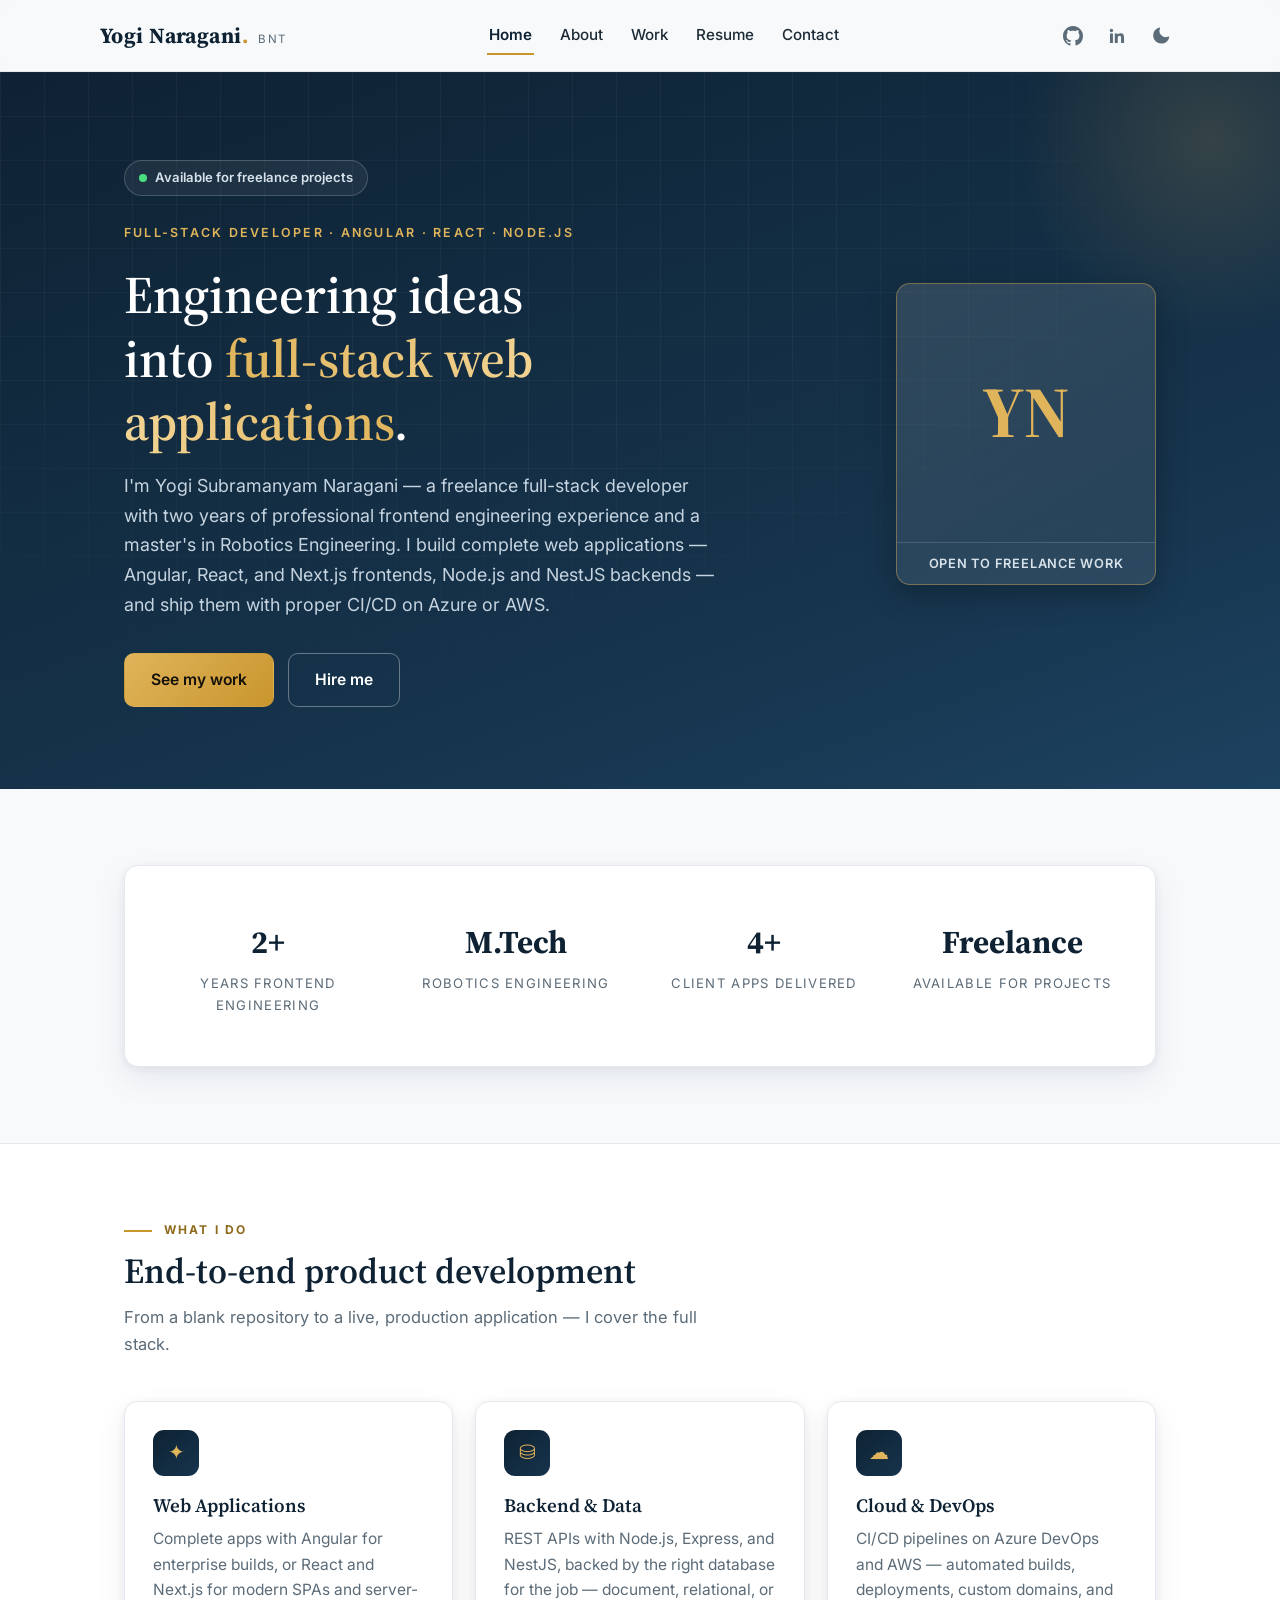
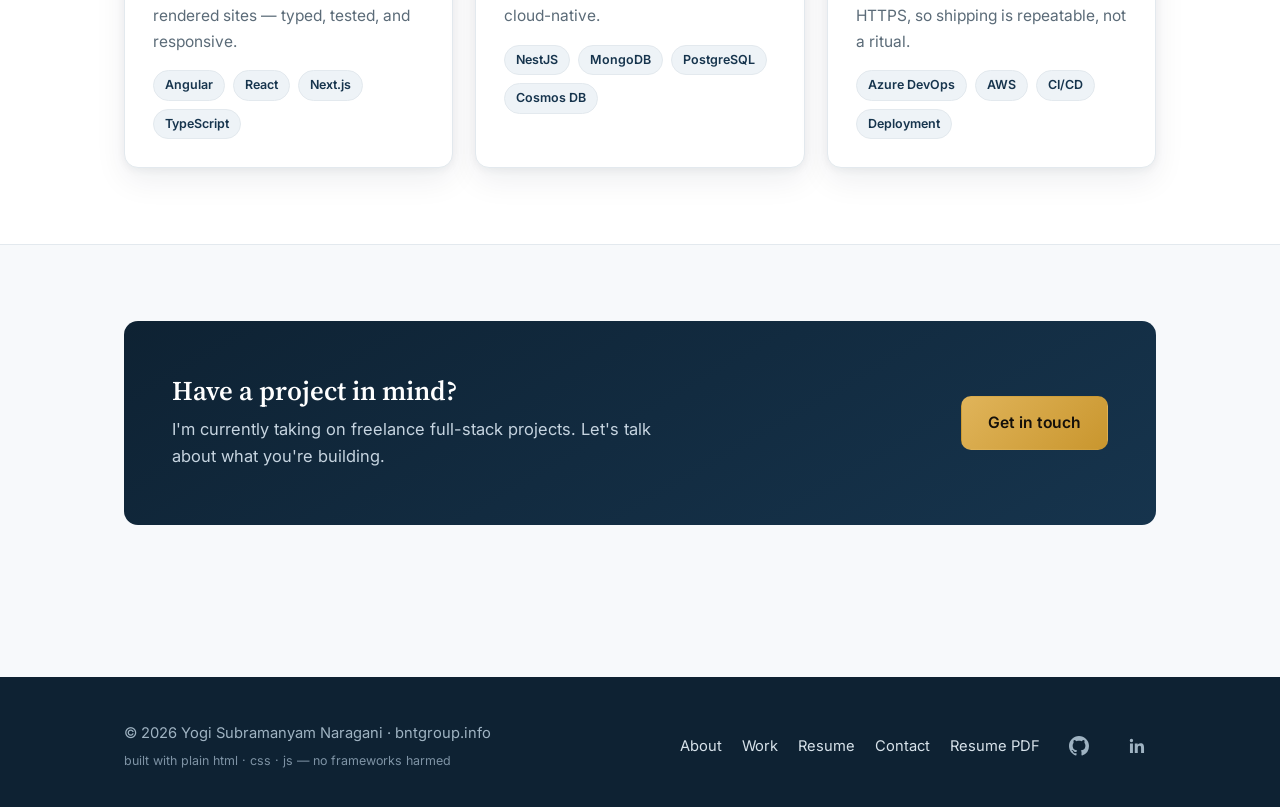
==== commit 06e6d1df: "feat: restore navy & gold design, keep form/PDF/socials/theme toggle (light default, dark-navy varia" ====
--- a/index.html
+++ b/index.html
@@ -5,26 +5,26 @@
   <meta name="viewport" content="width=device-width, initial-scale=1.0" />
   <title>Yogi Subramanyam Naragani — Full-Stack Developer | BNT</title>
   <meta name="description" content="Freelance full-stack developer building web applications with Angular, React, Next.js, Node.js, NestJS, MongoDB, PostgreSQL, and CI/CD on Azure DevOps & AWS." />
-  <link rel="icon" href="data:image/svg+xml,%3Csvg xmlns='http://www.w3.org/2000/svg' viewBox='0 0 100 100'%3E%3Crect width='100' height='100' rx='20' fill='%230f1115'/%3E%3Ctext x='50' y='68' font-size='52' text-anchor='middle' fill='%2322d3ee' font-family='monospace' font-weight='bold'%3EY%3C/text%3E%3C/svg%3E" />
+  <link rel="icon" href="data:image/svg+xml,%3Csvg xmlns='http://www.w3.org/2000/svg' viewBox='0 0 100 100'%3E%3Crect width='100' height='100' rx='20' fill='%230e2233'/%3E%3Ctext x='50' y='68' font-size='52' text-anchor='middle' fill='%23e0b45a' font-family='Georgia'%3EY%3C/text%3E%3C/svg%3E" />
   <link rel="preconnect" href="https://fonts.googleapis.com" />
   <link rel="preconnect" href="https://fonts.gstatic.com" crossorigin />
-  <link href="https://fonts.googleapis.com/css2?family=Inter:wght@400;500;600&family=JetBrains+Mono:wght@400;600&family=Space+Grotesk:wght@500;700&display=swap" rel="stylesheet" />
+  <link href="https://fonts.googleapis.com/css2?family=Inter:wght@400;500;600;700&family=Source+Serif+4:wght@600;700&display=swap" rel="stylesheet" />
   <script>
   (function () {
     var t;
     try { t = localStorage.getItem("theme"); } catch (e) {}
     if (t !== "light" && t !== "dark") {
-      t = window.matchMedia && window.matchMedia("(prefers-color-scheme: light)").matches ? "light" : "dark";
+      t = window.matchMedia && window.matchMedia("(prefers-color-scheme: dark)").matches ? "dark" : "light";
     }
     document.documentElement.setAttribute("data-theme", t);
   })();
   </script>
-  <link rel="stylesheet" href="assets/styles.css?v=5" />
+  <link rel="stylesheet" href="assets/styles.css?v=6" />
   <link rel="canonical" href="https://bntgroup.info/" />
   <meta name="robots" content="index, follow" />
   <meta name="author" content="Yogi Subramanyam Naragani" />
-  <meta name="theme-color" content="#0f1115" media="(prefers-color-scheme: dark)" />
-  <meta name="theme-color" content="#f5f7fa" media="(prefers-color-scheme: light)" />
+  <meta name="theme-color" content="#0b1723" media="(prefers-color-scheme: dark)" />
+  <meta name="theme-color" content="#f7f9fb" media="(prefers-color-scheme: light)" />
   <meta property="og:type" content="website" />
   <meta property="og:site_name" content="Yogi Naragani — BNT" />
   <meta property="og:title" content="Yogi Subramanyam Naragani — Full-Stack Developer | BNT" />
@@ -94,7 +94,6 @@
       <div class="hero-grid">
         <div>
           <div><span class="badge"><span class="pulse" aria-hidden="true"></span>Available for freelance projects</span></div>
-          <p class="term-line"><span class="prompt">~/bnt $</span> whoami<span class="term-cursor">▊</span></p>
           <span class="kicker">Full-Stack Developer · Angular · React · Node.js</span>
           <h1>Engineering ideas into <span class="grad">full-stack web applications</span>.</h1>
           <p class="lede">
@@ -112,7 +111,7 @@
           <div class="avatar-ph" aria-hidden="true">YN</div>
           <!-- TODO: replace the placeholder above with your photo:
           <img src="assets/photo.jpg" alt="Yogi Subramanyam Naragani" /> -->
-          <div class="avatar-cap"><span class="prompt">yogi@bnt</span>:~$ open to work</div>
+          <div class="avatar-cap">Open to freelance work</div>
         </div>
       </div>
     </div>
@@ -189,6 +188,6 @@
     </div>
   </footer>
 
-  <script src="assets/site.js?v=5"></script>
+  <script src="assets/site.js?v=6"></script>
 </body>
 </html>
--- a/assets/styles.css
+++ b/assets/styles.css
@@ -1,48 +1,44 @@
-/* ============ Yogi Naragani / BNT — Dark Developer Portfolio ============ */
+/* ============ Yogi Naragani / BNT — Navy & Gold Portfolio (light default + dark variant) ============ */
 
 :root {
+  color-scheme: light;
+  --navy: #0e2233;
+  --navy-2: #16344d;
+  --heading: #0e2233;
+  --ink: #1d2b36;
+  --muted: #5b6b78;
+  --line: #e3e9ee;
+  --bg: #f7f9fb;
+  --card: #ffffff;
+  --card-2: #eef3f7;
+  --accent: #c9962e;
+  --accent-2: #e0b45a;
+  --accent-text: #8f6a1d;
+  --tag-ink: #16344d;
+  --ok: #4ade80;
+  --ok-ink: #15803d;
+  --err-ink: #b91c1c;
+  --radius: 14px;
+  --radius-sm: 9px;
+  --shadow: 0 2px 8px rgba(14, 34, 51, 0.06), 0 12px 32px rgba(14, 34, 51, 0.07);
+  --font-display: "Source Serif 4", Georgia, "Times New Roman", serif;
+  --font-body: "Inter", -apple-system, BlinkMacSystemFont, "Segoe UI", Roboto, sans-serif;
+}
+
+[data-theme="dark"] {
   color-scheme: dark;
-  --bg: #0f1115;
-  --bg-2: #13161c;
-  --card: #161a22;
-  --card-2: #1b2029;
-  --line: #262c38;
-  --ink: #e6e9ef;
-  --muted: #9aa4b4;
-  --accent: #22d3ee;
-  --accent-ink: #22d3ee;
-  --accent-2: #a78bfa;
-  --accent-rgb: 34, 211, 238;
-  --ok: #4ade80;
+  --heading: #eaf1f7;
+  --ink: #e8eef4;
+  --muted: #9db0bf;
+  --line: #223a4e;
+  --bg: #0b1723;
+  --card: #102334;
+  --card-2: #0e1f2e;
+  --accent-text: #e0b45a;
+  --tag-ink: #cfe0ee;
   --ok-ink: #4ade80;
   --err-ink: #f87171;
-  --btn-ink: #062a30;
-  --radius: 12px;
-  --radius-sm: 8px;
-  --shadow: 0 2px 8px rgba(0, 0, 0, 0.35), 0 16px 40px rgba(0, 0, 0, 0.35);
-  --glow: 0 0 0 1px rgba(var(--accent-rgb), 0.35), 0 0 24px rgba(var(--accent-rgb), 0.12);
-  --glow-soft: 0 0 18px rgba(var(--accent-rgb), 0.10);
-  --font-display: "Space Grotesk", "Inter", sans-serif;
-  --font-body: "Inter", -apple-system, BlinkMacSystemFont, "Segoe UI", Roboto, sans-serif;
-  --font-mono: "JetBrains Mono", "SFMono-Regular", Consolas, monospace;
-  --fs-h1: clamp(2.2rem, 5vw, 3.4rem);
-  --fs-h2: clamp(1.5rem, 3.2vw, 2.1rem);
-}
-
-[data-theme="light"] {
-  color-scheme: light;
-  --bg: #f5f7fa;
-  --bg-2: #eef1f6;
-  --card: #ffffff;
-  --card-2: #f1f4f8;
-  --line: #dfe4ec;
-  --ink: #171a20;
-  --muted: #525b69;
-  --accent-ink: #0e7490;
-  --accent-2: #7c3aed;
-  --ok-ink: #15803d;
-  --err-ink: #b91c1c;
-  --shadow: 0 2px 8px rgba(23, 26, 32, 0.06), 0 12px 32px rgba(23, 26, 32, 0.08);
+  --shadow: 0 2px 8px rgba(0, 0, 0, 0.3), 0 14px 36px rgba(0, 0, 0, 0.32);
 }
 
 * { margin: 0; padding: 0; box-sizing: border-box; }
@@ -62,106 +58,104 @@
   -webkit-font-smoothing: antialiased;
 }
 
-h1, h2, h3 { font-family: var(--font-display); color: var(--ink); line-height: 1.15; font-weight: 700; letter-spacing: -0.01em; }
-
-a { color: var(--accent-ink); text-decoration: none; }
+h1, h2, h3 { font-family: var(--font-display); color: var(--heading); line-height: 1.2; font-weight: 600; }
+
+a { color: var(--navy-2); text-decoration: none; }
+[data-theme="dark"] a { color: #cfe0ee; }
 a:focus-visible, button:focus-visible, input:focus-visible, textarea:focus-visible {
-  outline: 3px solid var(--accent-ink);
+  outline: 3px solid var(--accent);
   outline-offset: 3px;
   border-radius: 4px;
 }
 
 .container { max-width: 1080px; margin: 0 auto; padding: 0 24px; }
-
-/* ---------- Terminal bits ---------- */
-.term-line {
-  font-family: var(--font-mono);
-  font-size: 0.88rem;
-  color: var(--muted);
-  margin-bottom: 18px;
-}
-.term-line .prompt { color: var(--accent-ink); font-weight: 600; }
-.term-cursor { display: inline-block; color: var(--accent-ink); animation: blink 1.1s steps(2, start) infinite; }
-@keyframes blink { to { visibility: hidden; } }
 
 /* ---------- Header ---------- */
 .site-header {
   position: sticky; top: 0; z-index: 50;
-  background: color-mix(in srgb, var(--bg-2) 88%, transparent);
-  backdrop-filter: blur(10px);
+  background: color-mix(in srgb, var(--bg) 90%, transparent);
+  backdrop-filter: blur(8px);
   border-bottom: 1px solid var(--line);
 }
 @supports not (background: color-mix(in srgb, red 50%, blue)) {
-  .site-header { background: var(--bg-2); }
+  .site-header { background: var(--bg); }
 }
 .header-inner { display: flex; align-items: center; justify-content: space-between; padding: 16px 0; gap: 16px; }
 .brand { display: flex; align-items: baseline; gap: 10px; }
-.brand .mark { font-family: var(--font-display); font-size: 1.3rem; font-weight: 700; color: var(--ink); }
-.brand .mark .dot { color: var(--accent-ink); }
-.brand .sub { font-family: var(--font-mono); font-size: 0.7rem; letter-spacing: 0.12em; color: var(--muted); }
+.brand .mark {
+  font-family: var(--font-display);
+  font-size: 1.35rem; font-weight: 700; color: var(--heading);
+  letter-spacing: 0.02em;
+}
+.brand .mark .dot { color: var(--accent); }
+.brand .sub { font-size: 0.72rem; text-transform: uppercase; letter-spacing: 0.14em; color: var(--muted); }
 .header-right { display: flex; align-items: center; gap: 6px; }
 .site-nav { display: flex; gap: 24px; align-items: center; margin-right: 12px; }
-.site-nav a { font-size: 0.93rem; font-weight: 500; color: var(--ink); padding: 6px 2px; border-bottom: 2px solid transparent; }
-.site-nav a:hover { color: var(--accent-ink); border-bottom-color: rgba(var(--accent-rgb), 0.45); }
-.site-nav a[aria-current="page"] { color: var(--accent-ink); border-bottom-color: var(--accent); font-weight: 600; }
+.site-nav a { font-size: 0.95rem; font-weight: 500; color: var(--ink); padding: 6px 2px; border-bottom: 2px solid transparent; }
+.site-nav a:hover { color: var(--heading); border-bottom-color: var(--accent-2); }
+.site-nav a[aria-current="page"] { color: var(--heading); border-bottom-color: var(--accent); font-weight: 600; }
 .icon-link, .theme-toggle {
   display: inline-flex; align-items: center; justify-content: center;
   width: 38px; height: 38px; border-radius: var(--radius-sm);
   color: var(--muted); background: none; border: 1px solid transparent; cursor: pointer;
 }
-.icon-link:hover, .theme-toggle:hover { color: var(--accent-ink); border-color: var(--line); background: var(--card-2); }
+.icon-link:hover, .theme-toggle:hover { color: var(--accent-text); border-color: var(--line); background: var(--card-2); }
 .icon-link svg, .theme-toggle svg { width: 20px; height: 20px; fill: currentColor; }
 .theme-toggle .sun { display: none; }
 .theme-toggle .moon { display: block; }
-[data-theme="light"] .theme-toggle .sun { display: block; }
-[data-theme="light"] .theme-toggle .moon { display: none; }
+[data-theme="dark"] .theme-toggle .sun { display: block; }
+[data-theme="dark"] .theme-toggle .moon { display: none; }
 .nav-toggle {
   display: none; background: none; border: 1px solid var(--line);
-  border-radius: var(--radius-sm); padding: 8px 12px; font-size: 1.05rem; cursor: pointer; color: var(--ink);
-}
-
-/* ---------- Hero ---------- */
-.hero { background: var(--bg); padding: 88px 0 80px; position: relative; overflow: hidden; }
+  border-radius: 8px; padding: 8px 12px; font-size: 1.1rem; cursor: pointer; color: var(--heading);
+}
+
+/* ---------- Hero (navy in both themes) ---------- */
+.hero {
+  background: linear-gradient(160deg, var(--navy) 0%, var(--navy-2) 70%, #1d4260 100%);
+  color: #eaf1f7;
+  padding: 88px 0 82px;
+  position: relative;
+  overflow: hidden;
+}
+.hero::after {
+  content: "";
+  position: absolute; right: -140px; top: -140px;
+  width: 420px; height: 420px; border-radius: 50%;
+  background: radial-gradient(circle, rgba(224, 180, 90, 0.16), transparent 65%);
+}
 .hero::before {
   content: "";
   position: absolute; inset: 0;
   background-image:
-    linear-gradient(rgba(var(--accent-rgb), 0.05) 1px, transparent 1px),
-    linear-gradient(90deg, rgba(var(--accent-rgb), 0.05) 1px, transparent 1px);
+    linear-gradient(rgba(255, 255, 255, 0.035) 1px, transparent 1px),
+    linear-gradient(90deg, rgba(255, 255, 255, 0.035) 1px, transparent 1px);
   background-size: 44px 44px;
   mask-image: radial-gradient(ellipse 90% 90% at 30% 20%, black 40%, transparent 75%);
   -webkit-mask-image: radial-gradient(ellipse 90% 90% at 30% 20%, black 40%, transparent 75%);
   pointer-events: none;
 }
-.hero::after {
-  content: "";
-  position: absolute; right: -160px; top: -160px;
-  width: 460px; height: 460px; border-radius: 50%;
-  background: radial-gradient(circle, rgba(var(--accent-rgb), 0.13), rgba(167, 139, 250, 0.07) 55%, transparent 70%);
-  pointer-events: none;
-}
 .hero .container { position: relative; z-index: 1; }
 .hero-grid { display: grid; grid-template-columns: 1.5fr 1fr; gap: 48px; align-items: center; }
-.hero h1 { font-size: var(--fs-h1); max-width: 18ch; margin-bottom: 18px; }
+.hero h1 { color: #ffffff; font-size: clamp(2.1rem, 5vw, 3.3rem); max-width: 18ch; margin-bottom: 18px; }
 .hero .kicker {
-  display: inline-block; font-family: var(--font-mono); font-size: 0.78rem;
-  letter-spacing: 0.08em; text-transform: uppercase; color: var(--accent-ink);
-  margin-bottom: 18px; font-weight: 600;
-}
-.hero p.lede { max-width: 56ch; font-size: 1.1rem; color: var(--muted); margin-bottom: 32px; }
+  display: inline-block; font-size: 0.78rem; letter-spacing: 0.18em;
+  text-transform: uppercase; color: var(--accent-2);
+  margin-bottom: 20px; font-weight: 600;
+}
+.hero p.lede { max-width: 58ch; font-size: 1.12rem; color: #c6d4e0; margin-bottom: 34px; }
 .hero-actions { display: flex; gap: 14px; flex-wrap: wrap; }
 .grad {
-  background: linear-gradient(92deg, var(--accent) 0%, var(--accent-2) 100%);
+  background: linear-gradient(92deg, #e0b45a 0%, #f2d494 55%, #e0b45a 100%);
   -webkit-background-clip: text; background-clip: text;
   -webkit-text-fill-color: transparent; color: transparent;
 }
-[data-theme="light"] .grad { background: linear-gradient(92deg, #0e7490 0%, #7c3aed 100%); -webkit-background-clip: text; background-clip: text; }
-
 .badge {
   display: inline-flex; align-items: center; gap: 8px;
-  font-family: var(--font-mono); font-size: 0.78rem; font-weight: 500; color: var(--ink);
-  border: 1px solid var(--line); background: var(--card-2);
-  padding: 6px 14px; border-radius: 999px; margin-bottom: 20px;
+  font-size: 0.82rem; font-weight: 600; color: #d7e2ea;
+  border: 1px solid rgba(255, 255, 255, 0.18);
+  background: rgba(255, 255, 255, 0.06);
+  padding: 6px 14px; border-radius: 999px; margin-bottom: 22px;
 }
 .badge .pulse {
   width: 8px; height: 8px; border-radius: 50%; background: var(--ok);
@@ -174,48 +168,55 @@
   100% { box-shadow: 0 0 0 0 rgba(74, 222, 128, 0); }
 }
 
-/* Avatar */
+/* Avatar (sits on navy hero) */
 .avatar-frame {
   width: 260px; max-width: 100%; margin-left: auto;
-  border: 1px solid rgba(var(--accent-rgb), 0.35); border-radius: var(--radius);
-  background: var(--card); box-shadow: var(--glow-soft); overflow: hidden;
+  border: 1px solid rgba(224, 180, 90, 0.45); border-radius: var(--radius);
+  background: rgba(255, 255, 255, 0.05); overflow: hidden;
+  box-shadow: 0 10px 30px rgba(0, 0, 0, 0.25);
 }
 .avatar-ph {
   aspect-ratio: 1; display: flex; align-items: center; justify-content: center;
-  background: linear-gradient(150deg, var(--card-2), var(--card));
-  font-family: var(--font-display); font-size: 4.5rem; font-weight: 700; color: var(--accent-ink);
+  background: linear-gradient(150deg, rgba(255, 255, 255, 0.08), rgba(255, 255, 255, 0.02));
+  font-family: var(--font-display); font-size: 4.5rem; font-weight: 700; color: var(--accent-2);
 }
 .avatar-frame img { display: block; width: 100%; aspect-ratio: 1; object-fit: cover; }
 .avatar-cap {
-  font-family: var(--font-mono); font-size: 0.78rem; color: var(--muted);
-  padding: 10px 14px; border-top: 1px solid var(--line); background: var(--card-2);
-}
-.avatar-cap .prompt { color: var(--accent-ink); }
+  font-size: 0.8rem; font-weight: 600; letter-spacing: 0.06em; text-transform: uppercase;
+  color: #d7e2ea; text-align: center;
+  padding: 10px 14px; border-top: 1px solid rgba(255, 255, 255, 0.14);
+  background: rgba(255, 255, 255, 0.04);
+}
 
 /* ---------- Buttons ---------- */
 .btn {
   display: inline-block; padding: 13px 26px; border-radius: 10px;
-  font-weight: 600; font-size: 0.96rem; border: 1px solid transparent; cursor: pointer;
+  font-weight: 600; font-size: 0.98rem; border: 1px solid transparent; cursor: pointer;
   font-family: var(--font-body);
-  transition: transform 0.15s ease, box-shadow 0.15s ease, border-color 0.15s ease;
+  transition: transform 0.15s ease, box-shadow 0.15s ease;
 }
 .btn:hover { transform: translateY(-2px); }
-.btn-primary { background: var(--accent); color: var(--btn-ink); }
-.btn-primary:hover { box-shadow: var(--glow); }
-.btn-ghost, .btn-dark { border-color: var(--line); color: var(--ink); background: transparent; }
-.btn-ghost:hover, .btn-dark:hover { border-color: rgba(var(--accent-rgb), 0.45); background: var(--card-2); }
+.btn-primary { background: linear-gradient(135deg, var(--accent-2), var(--accent)); color: #14100a; }
+.btn-primary:hover { background: linear-gradient(135deg, #f0d090, var(--accent-2)); box-shadow: 0 8px 20px rgba(201, 150, 46, 0.35); }
+.btn-ghost { border-color: rgba(255, 255, 255, 0.35); color: #ffffff; }
+.btn-ghost:hover { border-color: #ffffff; background: rgba(255, 255, 255, 0.07); }
+.btn-dark { background: var(--navy); color: #ffffff; }
+.btn-dark:hover { background: var(--navy-2); box-shadow: 0 8px 20px rgba(14, 34, 51, 0.3); }
 
 /* ---------- Sections ---------- */
-.section { padding: 72px 0; }
-.section.alt { background: var(--bg-2); border-top: 1px solid var(--line); border-bottom: 1px solid var(--line); }
-.section-head { margin-bottom: 40px; max-width: 62ch; }
+.section { padding: 76px 0; }
+.section.alt { background: var(--card); border-top: 1px solid var(--line); border-bottom: 1px solid var(--line); }
+[data-theme="dark"] .section.alt { background: var(--card-2); }
+.section-head { margin-bottom: 42px; max-width: 62ch; }
 .section-head .kicker {
-  font-family: var(--font-mono); font-size: 0.78rem; letter-spacing: 0.08em;
-  text-transform: lowercase; color: var(--accent-ink); font-weight: 600;
-  display: block; margin-bottom: 10px;
-}
-.section-head .kicker::before { content: "// "; }
-.section-head h2 { font-size: var(--fs-h2); margin-bottom: 12px; }
+  font-size: 0.75rem; letter-spacing: 0.18em; text-transform: uppercase;
+  color: var(--accent-text); font-weight: 700; display: block; margin-bottom: 10px;
+}
+.section-head .kicker::before {
+  content: ""; display: inline-block; width: 28px; height: 2px;
+  background: var(--accent); margin-right: 12px; vertical-align: middle;
+}
+.section-head h2 { font-size: clamp(1.6rem, 3.4vw, 2.2rem); margin-bottom: 12px; }
 .section-head p { color: var(--muted); }
 
 /* ---------- Cards ---------- */
@@ -230,86 +231,67 @@
 }
 .card:hover {
   transform: translateY(-4px);
-  border-color: rgba(var(--accent-rgb), 0.45);
-  box-shadow: var(--shadow), var(--glow-soft);
-}
+  border-color: #dcc79a;
+  box-shadow: 0 6px 16px rgba(14, 34, 51, 0.08), 0 22px 48px rgba(14, 34, 51, 0.12);
+}
+[data-theme="dark"] .card:hover { border-color: rgba(224, 180, 90, 0.45); }
 .card h3 { font-size: 1.18rem; margin-bottom: 10px; }
 .card p { color: var(--muted); font-size: 0.97rem; }
 .card .icon {
-  width: 46px; height: 46px; border-radius: var(--radius-sm);
-  background: var(--card-2); border: 1px solid var(--line);
-  color: var(--accent-ink); display: flex; align-items: center; justify-content: center;
-  font-size: 1.2rem; margin-bottom: 18px;
-}
-
-/* ---------- Terminal-window project cards ---------- */
-.project { padding: 0; overflow: hidden; }
+  width: 46px; height: 46px; border-radius: 11px;
+  background: linear-gradient(140deg, var(--navy), var(--navy-2));
+  color: var(--accent-2); display: flex; align-items: center; justify-content: center;
+  font-size: 1.25rem; margin-bottom: 18px;
+}
+
+/* ---------- Project case studies ---------- */
+.project { padding: 34px; }
 .project + .project { margin-top: 26px; }
-.win-bar {
-  display: flex; align-items: center; gap: 8px;
-  background: var(--card-2); border-bottom: 1px solid var(--line);
-  padding: 12px 18px;
-}
-.win-dot { width: 11px; height: 11px; border-radius: 50%; }
-.win-dot:nth-child(1) { background: #ff5f57; }
-.win-dot:nth-child(2) { background: #febc2e; }
-.win-dot:nth-child(3) { background: #28c840; }
-.win-name { font-family: var(--font-mono); font-size: 0.8rem; color: var(--muted); margin-left: 8px; }
-.status-chip {
-  margin-left: auto; display: inline-flex; align-items: center; gap: 7px;
-  font-family: var(--font-mono); font-size: 0.75rem; color: var(--ok-ink);
-}
-.status-dot { width: 8px; height: 8px; border-radius: 50%; background: var(--ok); }
-.project-body { padding: 28px 34px 34px; }
+.project-body { padding: 0; }
 .project-top { display: flex; align-items: center; gap: 18px; margin-bottom: 8px; }
 .project-top .icon { margin-bottom: 0; flex-shrink: 0; }
 .project-top h3 { font-size: 1.45rem; margin-bottom: 2px; }
 .project-sub { color: var(--muted); font-size: 0.98rem; }
 .project-grid { display: grid; grid-template-columns: 1.15fr 1fr; gap: 32px; margin-top: 18px; }
 .mini {
-  font-family: var(--font-mono); font-size: 0.74rem; letter-spacing: 0.08em;
-  text-transform: lowercase; color: var(--accent-ink); font-weight: 600; margin: 16px 0 6px;
-}
-.mini::before { content: "# "; }
+  font-size: 0.74rem; letter-spacing: 0.16em; text-transform: uppercase;
+  color: var(--accent-text); font-weight: 700; margin: 16px 0 6px;
+  font-family: var(--font-body);
+}
 .mini:first-child { margin-top: 0; }
 .project-grid p { color: var(--muted); font-size: 0.97rem; }
 .project .tags { margin-top: 22px; padding-top: 18px; border-top: 1px dashed var(--line); }
-.role-note { font-family: var(--font-mono); color: var(--accent-ink); font-size: 0.82rem; font-weight: 500; margin-top: 14px; }
+.role-note { color: var(--accent-text); font-size: 0.9rem; font-weight: 600; margin-top: 14px; }
 
 .tags { display: flex; flex-wrap: wrap; gap: 8px; margin-top: 16px; }
 .tag {
-  font-family: var(--font-mono); font-size: 0.74rem; font-weight: 500;
-  padding: 4px 11px; border-radius: 999px;
-  background: var(--card-2); color: var(--muted); border: 1px solid var(--line);
+  font-size: 0.78rem; font-weight: 600; padding: 4px 11px; border-radius: 999px;
+  background: var(--card-2); color: var(--tag-ink); border: 1px solid var(--line);
 }
 
 /* ---------- Stats strip ---------- */
 .stats { display: grid; grid-template-columns: repeat(4, 1fr); gap: 18px; }
 .stat { text-align: center; padding: 22px 10px; }
-.stat .num { font-family: var(--font-display); font-size: 2rem; font-weight: 700; color: var(--accent-ink); }
-.stat .lbl { font-family: var(--font-mono); font-size: 0.72rem; text-transform: uppercase; letter-spacing: 0.08em; color: var(--muted); margin-top: 4px; }
-
-/* ---------- Timeline (git log) ---------- */
+.stat .num { font-family: var(--font-display); font-size: 2rem; font-weight: 700; color: var(--heading); }
+.stat .lbl { font-size: 0.82rem; text-transform: uppercase; letter-spacing: 0.1em; color: var(--muted); margin-top: 4px; }
+
+/* ---------- Timeline ---------- */
 .timeline { position: relative; padding-left: 30px; }
 .timeline::before {
   content: ""; position: absolute; left: 8px; top: 6px; bottom: 6px;
-  width: 2px; background: rgba(var(--accent-rgb), 0.35);
+  width: 2px; background: var(--line);
 }
 .tl-item { position: relative; padding-bottom: 38px; }
 .tl-item:last-child { padding-bottom: 0; }
 .tl-item::before {
-  content: ""; position: absolute; left: -27px; top: 8px;
-  width: 12px; height: 12px; border-radius: 3px;
-  background: var(--accent); box-shadow: 0 0 0 3px var(--bg), var(--glow-soft);
-}
-.section.alt .tl-item::before { box-shadow: 0 0 0 3px var(--bg-2), var(--glow-soft); }
+  content: ""; position: absolute; left: -28px; top: 7px;
+  width: 14px; height: 14px; border-radius: 50%;
+  background: var(--accent); border: 3px solid var(--bg);
+  box-shadow: 0 0 0 2px var(--accent);
+}
 .tl-item .when {
-  font-family: var(--font-mono); font-size: 0.76rem; font-weight: 600;
-  text-transform: lowercase; letter-spacing: 0.06em; color: var(--accent-ink); margin-bottom: 4px;
-}
-.tl-item[data-sha] .when::after {
-  content: " · " attr(data-sha);
-  color: var(--muted); font-weight: 400;
+  font-size: 0.8rem; font-weight: 700; text-transform: uppercase;
+  letter-spacing: 0.1em; color: var(--accent-text); margin-bottom: 4px;
 }
 .tl-item h3 { font-size: 1.15rem; }
 .tl-item .where { color: var(--ink); font-weight: 600; font-size: 0.95rem; margin-bottom: 8px; }
@@ -321,33 +303,33 @@
 .skill-list li {
   display: flex; align-items: baseline; gap: 10px;
   padding: 9px 0; border-bottom: 1px dashed var(--line);
-  font-size: 0.96rem; color: var(--ink);
+  font-size: 0.97rem; color: var(--ink);
 }
 .skill-list li:last-child { border-bottom: none; }
-.skill-list li::before { content: "▸"; color: var(--accent-ink); font-size: 0.85rem; flex-shrink: 0; }
+.skill-list li::before { content: "▸"; color: var(--accent-text); font-size: 0.85rem; flex-shrink: 0; }
 
 /* ---------- Contact ---------- */
 .contact-card { display: flex; flex-direction: column; gap: 8px; }
 .contact-card .label {
-  font-family: var(--font-mono); font-size: 0.72rem; text-transform: lowercase;
-  letter-spacing: 0.08em; color: var(--accent-ink); font-weight: 600;
-}
-.contact-card .label::before { content: "# "; }
-.contact-card .value { font-size: 1.05rem; font-weight: 600; color: var(--ink); word-break: break-word; }
+  font-size: 0.75rem; text-transform: uppercase; letter-spacing: 0.14em;
+  color: var(--muted); font-weight: 700;
+}
+.contact-card .value { font-size: 1.05rem; font-weight: 600; color: var(--heading); word-break: break-word; }
 .contact-card .status-line { display: inline-flex; align-items: center; gap: 8px; }
+.status-dot { width: 9px; height: 9px; border-radius: 50%; background: var(--ok); flex-shrink: 0; }
 
 /* ---------- Form ---------- */
 .form .field { margin-bottom: 18px; }
 .form label {
-  display: block; font-family: var(--font-mono); font-size: 0.78rem;
-  color: var(--accent-ink); font-weight: 600; margin-bottom: 6px;
+  display: block; font-size: 0.78rem; text-transform: uppercase; letter-spacing: 0.12em;
+  color: var(--muted); font-weight: 700; margin-bottom: 6px;
 }
 .form input, .form textarea {
   width: 100%; padding: 12px 14px; border-radius: var(--radius-sm);
   border: 1px solid var(--line); background: var(--card-2); color: var(--ink);
   font-family: var(--font-body); font-size: 0.95rem;
 }
-.form input:focus, .form textarea:focus { border-color: rgba(var(--accent-rgb), 0.55); }
+.form input:focus, .form textarea:focus { border-color: var(--accent-2); }
 .form input[aria-invalid="true"], .form textarea[aria-invalid="true"] { border-color: var(--err-ink); }
 .field-err { color: var(--err-ink); font-size: 0.85rem; margin-top: 5px; }
 .form-status { margin-top: 14px; font-size: 0.92rem; color: var(--muted); }
@@ -355,57 +337,42 @@
 .form-status.err { color: var(--err-ink); }
 .hp { position: absolute; left: -9999px; height: 1px; width: 1px; overflow: hidden; }
 
-/* ---------- CTA band (gradient border) ---------- */
+/* ---------- CTA band (navy in both themes) ---------- */
 .cta-band {
-  border: 1px solid transparent; border-radius: var(--radius);
-  background:
-    linear-gradient(var(--card), var(--card)) padding-box,
-    linear-gradient(120deg, var(--accent), var(--accent-2)) border-box;
-  padding: 48px 44px;
+  background: linear-gradient(150deg, var(--navy), var(--navy-2));
+  border-radius: var(--radius);
+  color: #ffffff; padding: 54px 48px;
   display: flex; align-items: center; justify-content: space-between;
   gap: 28px; flex-wrap: wrap;
-  box-shadow: var(--shadow);
-}
-.cta-band h2 { color: var(--ink); font-size: 1.6rem; max-width: 26ch; }
-.cta-band p { color: var(--muted); margin-top: 8px; max-width: 48ch; }
-
-/* ---------- Footer ---------- */
+}
+.cta-band h2 { color: #ffffff; font-size: 1.7rem; max-width: 26ch; }
+.cta-band p { color: #c6d4e0; margin-top: 8px; max-width: 48ch; }
+
+/* ---------- Footer (navy in both themes) ---------- */
 .site-footer {
-  background: var(--bg-2); color: var(--muted);
-  border-top: 1px solid var(--line);
-  padding: 40px 0 34px; margin-top: 72px; font-size: 0.9rem;
+  background: var(--navy); color: #9fb3c2;
+  padding: 44px 0 36px; margin-top: 76px; font-size: 0.92rem;
 }
 .footer-inner { display: flex; justify-content: space-between; align-items: center; gap: 20px; flex-wrap: wrap; }
 .footer-left { display: flex; flex-direction: column; gap: 6px; }
-.footer-note { font-family: var(--font-mono); font-size: 0.76rem; color: var(--muted); }
-.footer-note::before { content: "// "; color: var(--accent-ink); }
-.site-footer a { color: var(--ink); }
-.site-footer a:hover { color: var(--accent-ink); }
+.footer-note { font-size: 0.78rem; color: #7e93a5; }
+.site-footer a { color: #d7e2ea; }
+.site-footer a:hover { color: var(--accent-2); }
 .footer-links { display: flex; gap: 20px; align-items: center; flex-wrap: wrap; }
-.footer-links .icon-link { color: var(--muted); }
-
-/* ---------- Page hero (inner pages) ---------- */
+.footer-links .icon-link { color: #9fb3c2; }
+.footer-links .icon-link:hover { color: var(--accent-2); border-color: rgba(255, 255, 255, 0.2); background: rgba(255, 255, 255, 0.06); }
+
+/* ---------- Page hero (navy in both themes) ---------- */
 .page-hero {
-  background: var(--bg-2); border-bottom: 1px solid var(--line);
-  padding: 60px 0 52px; position: relative; overflow: hidden;
-}
-.page-hero::before {
-  content: ""; position: absolute; inset: 0;
-  background-image:
-    linear-gradient(rgba(var(--accent-rgb), 0.05) 1px, transparent 1px),
-    linear-gradient(90deg, rgba(var(--accent-rgb), 0.05) 1px, transparent 1px);
-  background-size: 44px 44px;
-  mask-image: radial-gradient(ellipse 90% 100% at 25% 0%, black 30%, transparent 70%);
-  -webkit-mask-image: radial-gradient(ellipse 90% 100% at 25% 0%, black 30%, transparent 70%);
-  pointer-events: none;
-}
-.page-hero .container { position: relative; z-index: 1; }
-.page-hero h1 { font-size: clamp(1.9rem, 4vw, 2.6rem); }
-.page-hero p { color: var(--muted); max-width: 60ch; margin-top: 12px; font-size: 1.03rem; }
+  background: linear-gradient(160deg, var(--navy), var(--navy-2));
+  color: #ffffff; padding: 64px 0 56px;
+}
+.page-hero h1 { color: #ffffff; font-size: clamp(1.9rem, 4vw, 2.7rem); }
+.page-hero p { color: #c6d4e0; max-width: 60ch; margin-top: 12px; font-size: 1.05rem; }
 .page-hero .hero-actions { margin-top: 22px; }
 
 /* ---------- Scroll reveal ---------- */
-.will-reveal { opacity: 0; transform: translateY(14px); transition: opacity 0.6s ease, transform 0.6s ease, border-color 0.6s ease; }
+.will-reveal { opacity: 0; transform: translateY(18px); transition: opacity 0.6s ease, transform 0.6s ease; }
 .will-reveal.revealed { opacity: 1; transform: none; }
 @media (prefers-reduced-motion: reduce) {
   .will-reveal { opacity: 1; transform: none; }
@@ -419,24 +386,24 @@
   .hero-grid { grid-template-columns: 1fr; gap: 36px; }
   .avatar-frame { margin: 0 auto; }
   .project-grid { grid-template-columns: 1fr; gap: 8px; }
-  .project-body { padding: 24px 26px 28px; }
+  .project { padding: 26px; }
 }
 @media (max-width: 640px) {
   .grid.cols-3, .grid.cols-2 { grid-template-columns: 1fr; }
   .nav-toggle { display: block; }
   .site-nav {
     display: none; position: absolute; top: 100%; left: 0; right: 0;
-    flex-direction: column; gap: 0; background: var(--bg-2);
+    flex-direction: column; gap: 0; background: var(--card);
     border-bottom: 1px solid var(--line); padding: 8px 24px 16px;
     box-shadow: var(--shadow); margin-right: 0;
   }
   .site-nav.open { display: flex; }
   .site-nav a { padding: 12px 0; width: 100%; border-bottom: 1px solid var(--line); }
   .site-nav a:last-child { border-bottom: none; }
-  .hero { padding: 60px 0 56px; }
-  .cta-band { padding: 36px 26px; }
+  .hero { padding: 64px 0 60px; }
+  .cta-band { padding: 38px 28px; }
   .brand { white-space: nowrap; }
-  .brand .mark { font-size: 1.05rem; }
+  .brand .mark { font-size: 1.1rem; }
   .brand .sub { display: none; }
   .icon-link, .theme-toggle { width: 34px; height: 34px; }
   .header-inner { gap: 8px; }
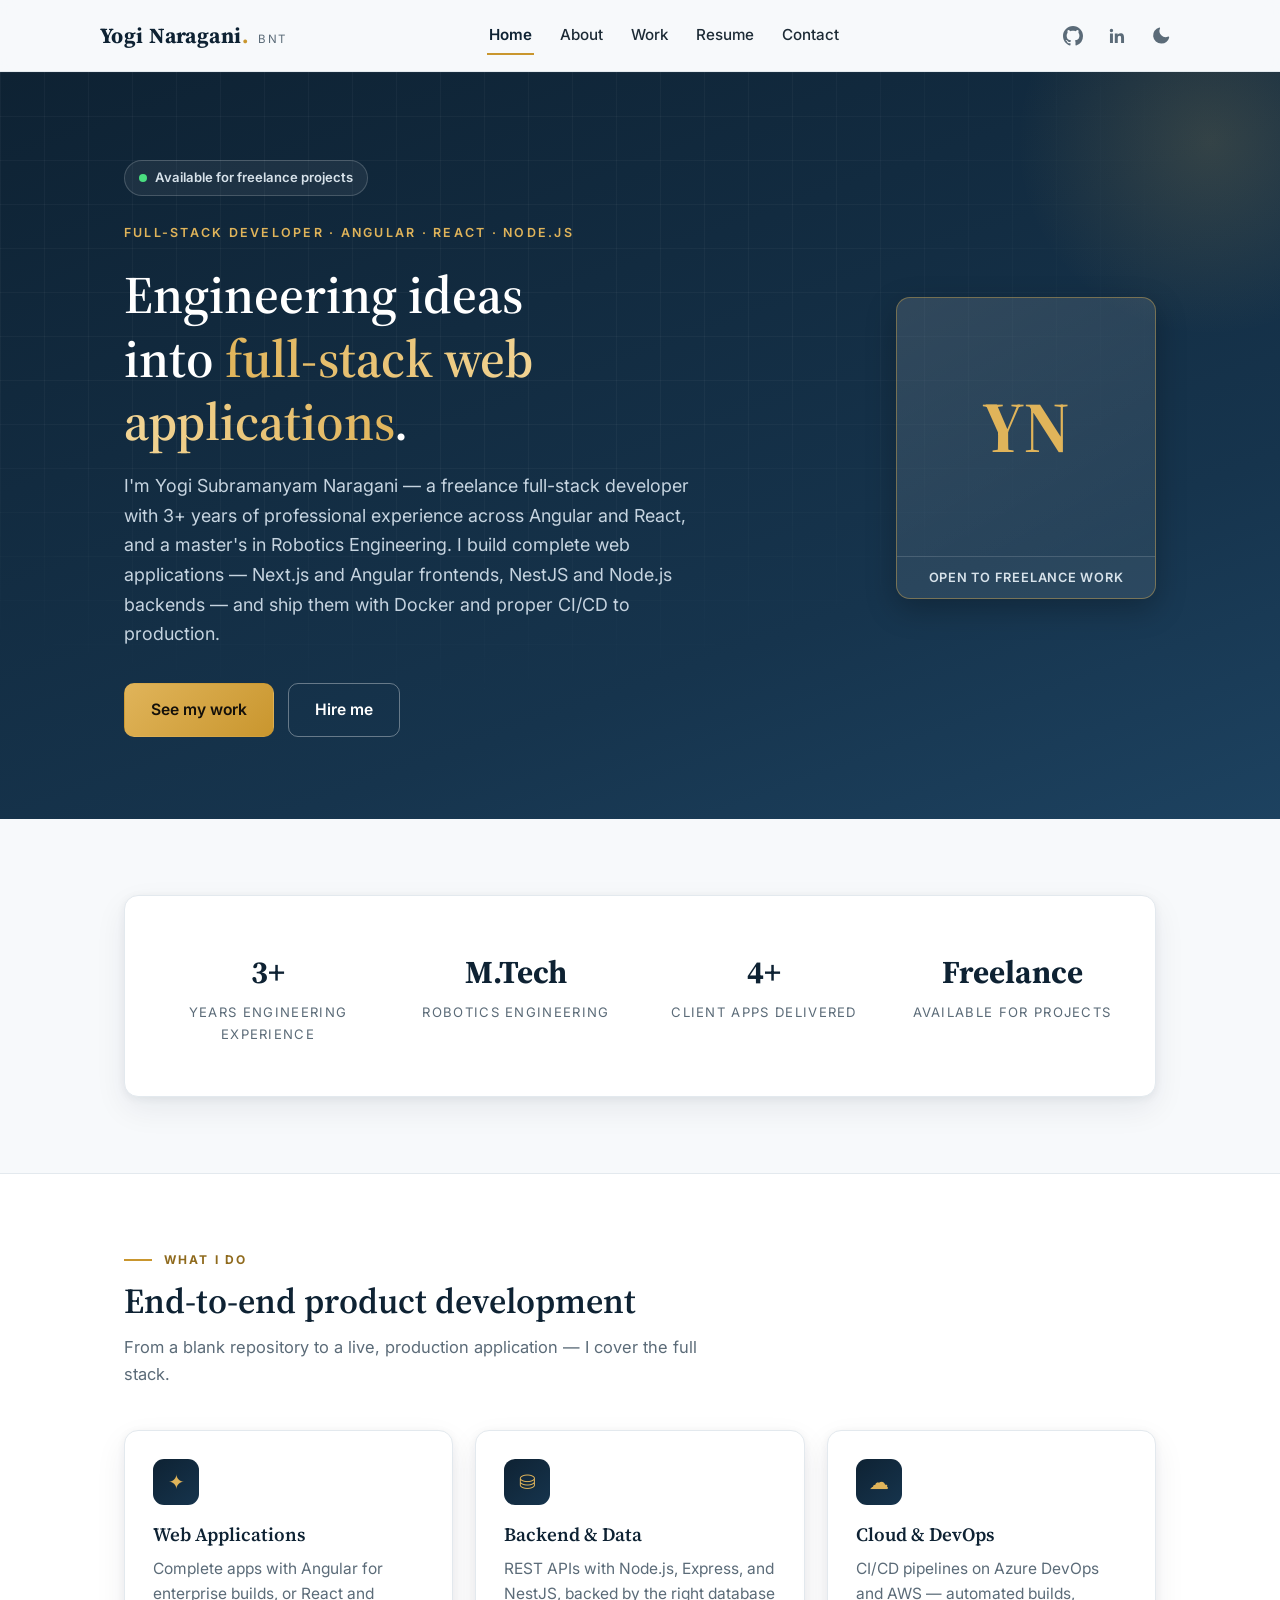
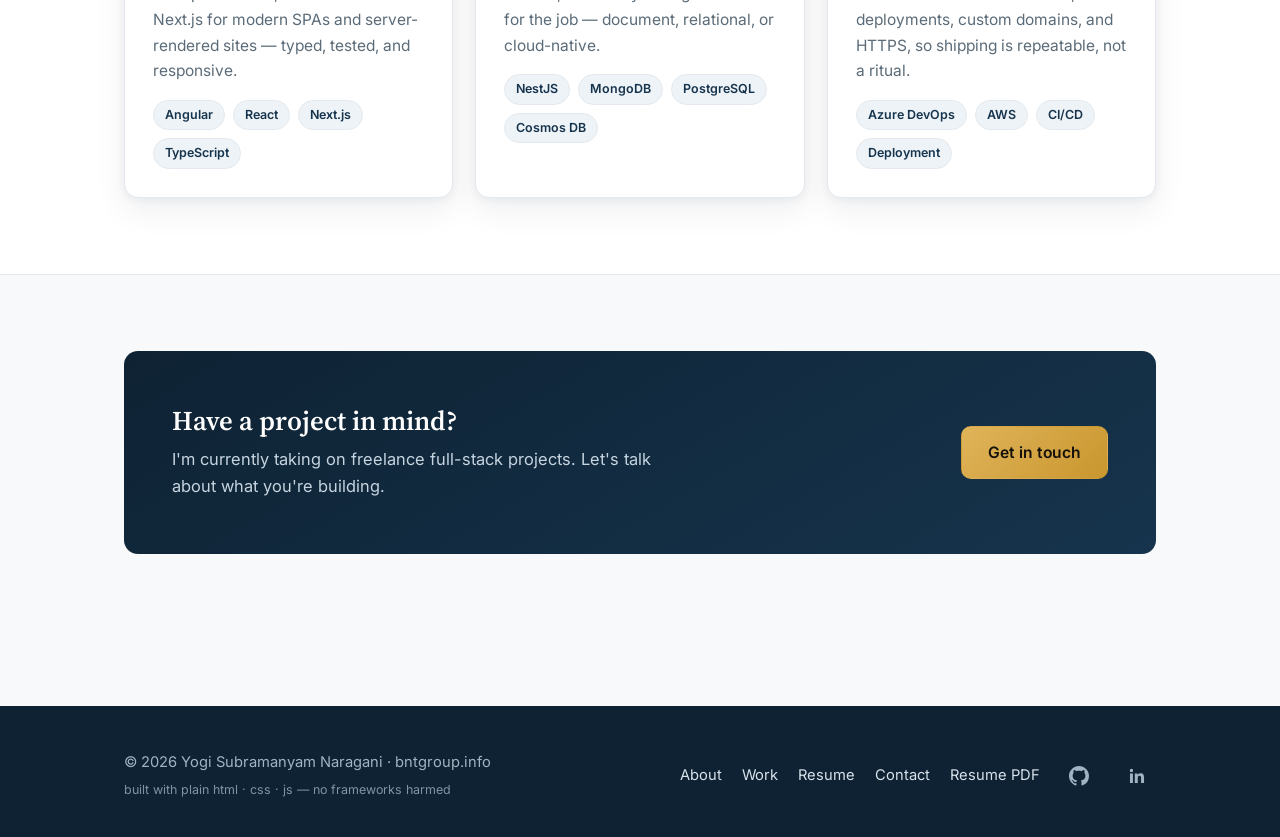
==== commit 897ffe80: "feat: real resume content sitewide (nameless projects, real dates/education/research, LinkedIn, 3+ y" ====
--- a/index.html
+++ b/index.html
@@ -48,9 +48,10 @@
         "name": "Yogi Subramanyam Naragani",
         "url": "https://bntgroup.info/",
         "email": "mailto:yogisubramanyam@gmail.com",
+        "sameAs": ["https://github.com/yogisubramanyam", "https://www.linkedin.com/in/yogi-naragani"],
         "jobTitle": "Freelance Full-Stack Developer",
-        "description": "Freelance full-stack developer with an M.Tech in Robotics Engineering and two years of frontend engineering experience.",
-        "knowsAbout": ["Angular", "React", "Next.js", "TypeScript", "Node.js", "Express", "NestJS", "MongoDB", "PostgreSQL", "Azure Cosmos DB", "Azure DevOps", "AWS", "CI/CD"]
+        "description": "Freelance full-stack developer with an M.Tech in Robotics Engineering and 3+ years of professional engineering experience across Angular and React.",
+        "knowsAbout": ["Angular", "React", "Next.js", "Redux", "NgRx", "TypeScript", "Node.js", "Express", "NestJS", "GraphQL", "WebSockets", "MongoDB", "PostgreSQL", "Redis", "Docker", "Nginx", "GitHub Actions", "Azure DevOps", "AWS", "CI/CD"]
       },
       {
         "@type": "WebSite",
@@ -80,10 +81,8 @@
         <a href="contact.html">Contact</a>
       </nav>
       <div class="header-right">
-        <!-- TODO: replace YOUR_GITHUB with real profile -->
-        <a class="icon-link" href="https://github.com/YOUR_GITHUB" aria-label="GitHub profile"><svg viewBox="0 0 16 16" aria-hidden="true"><path d="M8 0C3.58 0 0 3.58 0 8c0 3.54 2.29 6.53 5.47 7.59.4.07.55-.17.55-.38 0-.19-.01-.82-.01-1.49-2.01.37-2.53-.49-2.69-.94-.09-.23-.48-.94-.82-1.13-.28-.15-.68-.52-.01-.53.63-.01 1.08.58 1.23.82.72 1.21 1.87.87 2.33.66.07-.52.28-.87.51-1.07-1.78-.2-3.64-.89-3.64-3.95 0-.87.31-1.59.82-2.15-.08-.2-.36-1.02.08-2.12 0 0 .67-.21 2.2.82.64-.18 1.32-.27 2-.27s1.36.09 2 .27c1.53-1.04 2.2-.82 2.2-.82.44 1.1.16 1.92.08 2.12.51.56.82 1.27.82 2.15 0 3.07-1.87 3.75-3.65 3.95.29.25.54.73.54 1.48 0 1.07-.01 1.93-.01 2.2 0 .21.15.46.55.38A8.01 8.01 0 0 0 16 8c0-4.42-3.58-8-8-8z"/></svg></a>
-        <!-- TODO: replace YOUR_LINKEDIN with real profile -->
-        <a class="icon-link" href="https://www.linkedin.com/in/YOUR_LINKEDIN" aria-label="LinkedIn profile"><svg viewBox="0 0 24 24" aria-hidden="true"><path d="M20.45 20.45h-3.55v-5.57c0-1.33-.03-3.04-1.85-3.04-1.86 0-2.14 1.45-2.14 2.94v5.67H9.35V9h3.41v1.56h.05c.48-.9 1.64-1.85 3.37-1.85 3.6 0 4.27 2.37 4.27 5.46v6.28zM5.34 7.43a2.06 2.06 0 1 1 0-4.12 2.06 2.06 0 0 1 0 4.12zM7.12 20.45H3.56V9h3.56v11.45z"/></svg></a>
+        <a class="icon-link" href="https://github.com/yogisubramanyam" aria-label="GitHub profile"><svg viewBox="0 0 16 16" aria-hidden="true"><path d="M8 0C3.58 0 0 3.58 0 8c0 3.54 2.29 6.53 5.47 7.59.4.07.55-.17.55-.38 0-.19-.01-.82-.01-1.49-2.01.37-2.53-.49-2.69-.94-.09-.23-.48-.94-.82-1.13-.28-.15-.68-.52-.01-.53.63-.01 1.08.58 1.23.82.72 1.21 1.87.87 2.33.66.07-.52.28-.87.51-1.07-1.78-.2-3.64-.89-3.64-3.95 0-.87.31-1.59.82-2.15-.08-.2-.36-1.02.08-2.12 0 0 .67-.21 2.2.82.64-.18 1.32-.27 2-.27s1.36.09 2 .27c1.53-1.04 2.2-.82 2.2-.82.44 1.1.16 1.92.08 2.12.51.56.82 1.27.82 2.15 0 3.07-1.87 3.75-3.65 3.95.29.25.54.73.54 1.48 0 1.07-.01 1.93-.01 2.2 0 .21.15.46.55.38A8.01 8.01 0 0 0 16 8c0-4.42-3.58-8-8-8z"/></svg></a>
+        <a class="icon-link" href="https://www.linkedin.com/in/yogi-naragani" aria-label="LinkedIn profile"><svg viewBox="0 0 24 24" aria-hidden="true"><path d="M20.45 20.45h-3.55v-5.57c0-1.33-.03-3.04-1.85-3.04-1.86 0-2.14 1.45-2.14 2.94v5.67H9.35V9h3.41v1.56h.05c.48-.9 1.64-1.85 3.37-1.85 3.6 0 4.27 2.37 4.27 5.46v6.28zM5.34 7.43a2.06 2.06 0 1 1 0-4.12 2.06 2.06 0 0 1 0 4.12zM7.12 20.45H3.56V9h3.56v11.45z"/></svg></a>
         <button class="theme-toggle" aria-label="Switch theme"><svg class="sun" viewBox="0 0 24 24" aria-hidden="true"><path d="M12 2.25a.75.75 0 0 1 .75.75v2.25a.75.75 0 0 1-1.5 0V3a.75.75 0 0 1 .75-.75zM7.5 12a4.5 4.5 0 1 1 9 0 4.5 4.5 0 0 1-9 0zM18.9 6.16a.75.75 0 0 0-1.06-1.06l-1.59 1.59a.75.75 0 1 0 1.06 1.06l1.59-1.59zM21.75 12a.75.75 0 0 1-.75.75h-2.25a.75.75 0 0 1 0-1.5H21a.75.75 0 0 1 .75.75zM17.84 18.9a.75.75 0 0 0 1.06-1.06l-1.59-1.59a.75.75 0 1 0-1.06 1.06l1.59 1.59zM12 18a.75.75 0 0 1 .75.75V21a.75.75 0 0 1-1.5 0v-2.25A.75.75 0 0 1 12 18zM7.76 17.25a.75.75 0 0 0-1.06-1.06L5.1 17.78a.75.75 0 0 0 1.06 1.06l1.6-1.59zM6 12a.75.75 0 0 1-.75.75H3a.75.75 0 0 1 0-1.5h2.25A.75.75 0 0 1 6 12zM6.16 5.1a.75.75 0 0 0-1.06 1.06l1.59 1.59a.75.75 0 0 0 1.06-1.06L6.16 5.1z"/></svg><svg class="moon" viewBox="0 0 24 24" aria-hidden="true"><path d="M21.75 14.01A9.72 9.72 0 0 1 12.28 21a9.75 9.75 0 0 1-2.3-19.23.75.75 0 0 1 .85 1.03 7.5 7.5 0 0 0 9.9 9.9.75.75 0 0 1 1.02.86 9.6 9.6 0 0 1-.0.45z"/></svg></button>
       </div>
     </div>
@@ -97,10 +96,10 @@
           <span class="kicker">Full-Stack Developer · Angular · React · Node.js</span>
           <h1>Engineering ideas into <span class="grad">full-stack web applications</span>.</h1>
           <p class="lede">
-            I'm Yogi Subramanyam Naragani — a freelance full-stack developer with two years of
-            professional frontend engineering experience and a master's in Robotics Engineering.
-            I build complete web applications — Angular, React, and Next.js frontends, Node.js and
-            NestJS backends — and ship them with proper CI/CD on Azure or AWS.
+            I'm Yogi Subramanyam Naragani — a freelance full-stack developer with 3+ years of
+            professional experience across Angular and React, and a master's in Robotics Engineering.
+            I build complete web applications — Next.js and Angular frontends, NestJS and Node.js
+            backends — and ship them with Docker and proper CI/CD to production.
           </p>
           <div class="hero-actions">
             <a class="btn btn-primary" href="projects.html">See my work</a>
@@ -120,7 +119,7 @@
   <section class="section">
     <div class="container">
       <div class="stats card">
-        <div class="stat"><div class="num">2+</div><div class="lbl">Years frontend engineering</div></div>
+        <div class="stat"><div class="num">3+</div><div class="lbl">Years engineering experience</div></div>
         <div class="stat"><div class="num">M.Tech</div><div class="lbl">Robotics Engineering</div></div>
         <div class="stat"><div class="num">4+</div><div class="lbl">Client apps delivered</div></div>
         <div class="stat"><div class="num">Freelance</div><div class="lbl">Available for projects</div></div>
@@ -182,8 +181,8 @@
         <a href="resume.html">Resume</a>
         <a href="contact.html">Contact</a>
         <a href="assets/Yogi-Naragani-Resume.pdf" download>Resume PDF</a>
-        <a class="icon-link" href="https://github.com/YOUR_GITHUB" aria-label="GitHub profile"><svg viewBox="0 0 16 16" aria-hidden="true"><path d="M8 0C3.58 0 0 3.58 0 8c0 3.54 2.29 6.53 5.47 7.59.4.07.55-.17.55-.38 0-.19-.01-.82-.01-1.49-2.01.37-2.53-.49-2.69-.94-.09-.23-.48-.94-.82-1.13-.28-.15-.68-.52-.01-.53.63-.01 1.08.58 1.23.82.72 1.21 1.87.87 2.33.66.07-.52.28-.87.51-1.07-1.78-.2-3.64-.89-3.64-3.95 0-.87.31-1.59.82-2.15-.08-.2-.36-1.02.08-2.12 0 0 .67-.21 2.2.82.64-.18 1.32-.27 2-.27s1.36.09 2 .27c1.53-1.04 2.2-.82 2.2-.82.44 1.1.16 1.92.08 2.12.51.56.82 1.27.82 2.15 0 3.07-1.87 3.75-3.65 3.95.29.25.54.73.54 1.48 0 1.07-.01 1.93-.01 2.2 0 .21.15.46.55.38A8.01 8.01 0 0 0 16 8c0-4.42-3.58-8-8-8z"/></svg></a>
-        <a class="icon-link" href="https://www.linkedin.com/in/YOUR_LINKEDIN" aria-label="LinkedIn profile"><svg viewBox="0 0 24 24" aria-hidden="true"><path d="M20.45 20.45h-3.55v-5.57c0-1.33-.03-3.04-1.85-3.04-1.86 0-2.14 1.45-2.14 2.94v5.67H9.35V9h3.41v1.56h.05c.48-.9 1.64-1.85 3.37-1.85 3.6 0 4.27 2.37 4.27 5.46v6.28zM5.34 7.43a2.06 2.06 0 1 1 0-4.12 2.06 2.06 0 0 1 0 4.12zM7.12 20.45H3.56V9h3.56v11.45z"/></svg></a>
+        <a class="icon-link" href="https://github.com/yogisubramanyam" aria-label="GitHub profile"><svg viewBox="0 0 16 16" aria-hidden="true"><path d="M8 0C3.58 0 0 3.58 0 8c0 3.54 2.29 6.53 5.47 7.59.4.07.55-.17.55-.38 0-.19-.01-.82-.01-1.49-2.01.37-2.53-.49-2.69-.94-.09-.23-.48-.94-.82-1.13-.28-.15-.68-.52-.01-.53.63-.01 1.08.58 1.23.82.72 1.21 1.87.87 2.33.66.07-.52.28-.87.51-1.07-1.78-.2-3.64-.89-3.64-3.95 0-.87.31-1.59.82-2.15-.08-.2-.36-1.02.08-2.12 0 0 .67-.21 2.2.82.64-.18 1.32-.27 2-.27s1.36.09 2 .27c1.53-1.04 2.2-.82 2.2-.82.44 1.1.16 1.92.08 2.12.51.56.82 1.27.82 2.15 0 3.07-1.87 3.75-3.65 3.95.29.25.54.73.54 1.48 0 1.07-.01 1.93-.01 2.2 0 .21.15.46.55.38A8.01 8.01 0 0 0 16 8c0-4.42-3.58-8-8-8z"/></svg></a>
+        <a class="icon-link" href="https://www.linkedin.com/in/yogi-naragani" aria-label="LinkedIn profile"><svg viewBox="0 0 24 24" aria-hidden="true"><path d="M20.45 20.45h-3.55v-5.57c0-1.33-.03-3.04-1.85-3.04-1.86 0-2.14 1.45-2.14 2.94v5.67H9.35V9h3.41v1.56h.05c.48-.9 1.64-1.85 3.37-1.85 3.6 0 4.27 2.37 4.27 5.46v6.28zM5.34 7.43a2.06 2.06 0 1 1 0-4.12 2.06 2.06 0 0 1 0 4.12zM7.12 20.45H3.56V9h3.56v11.45z"/></svg></a>
       </div>
     </div>
   </footer>
